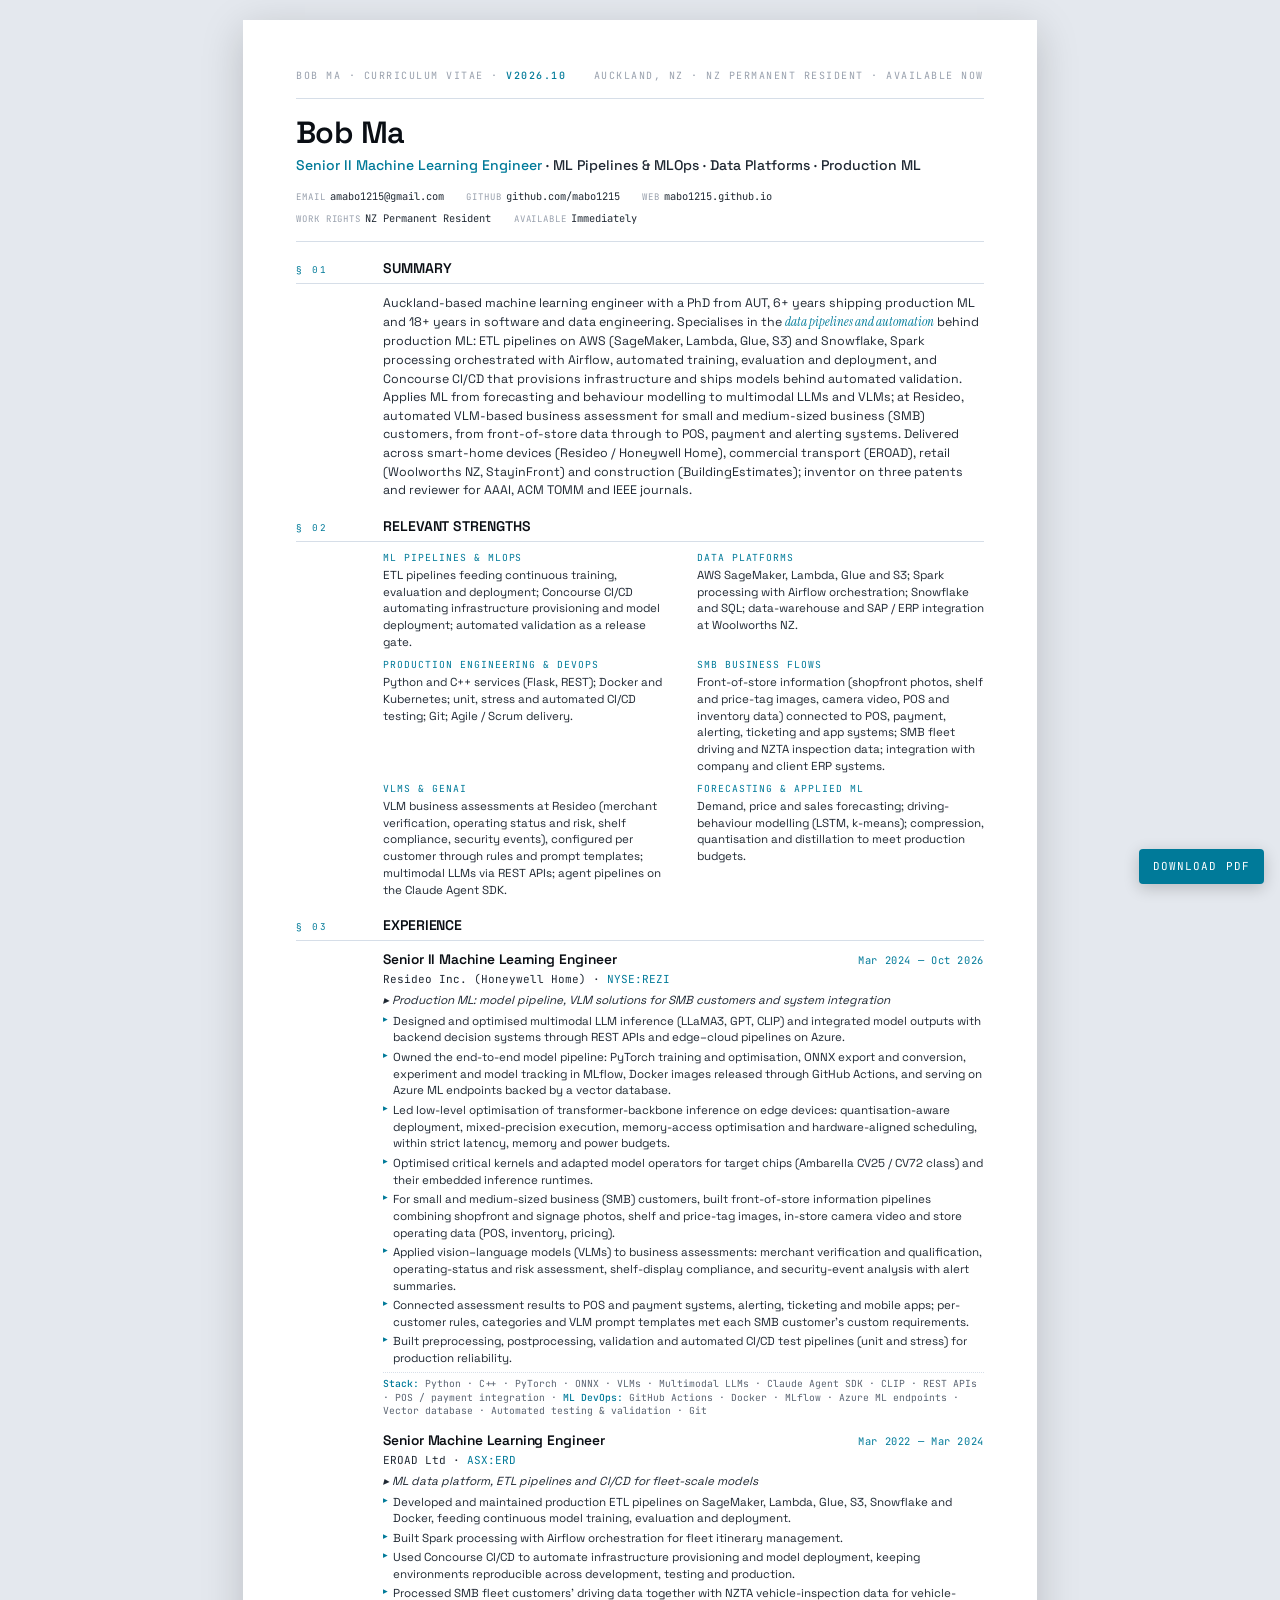
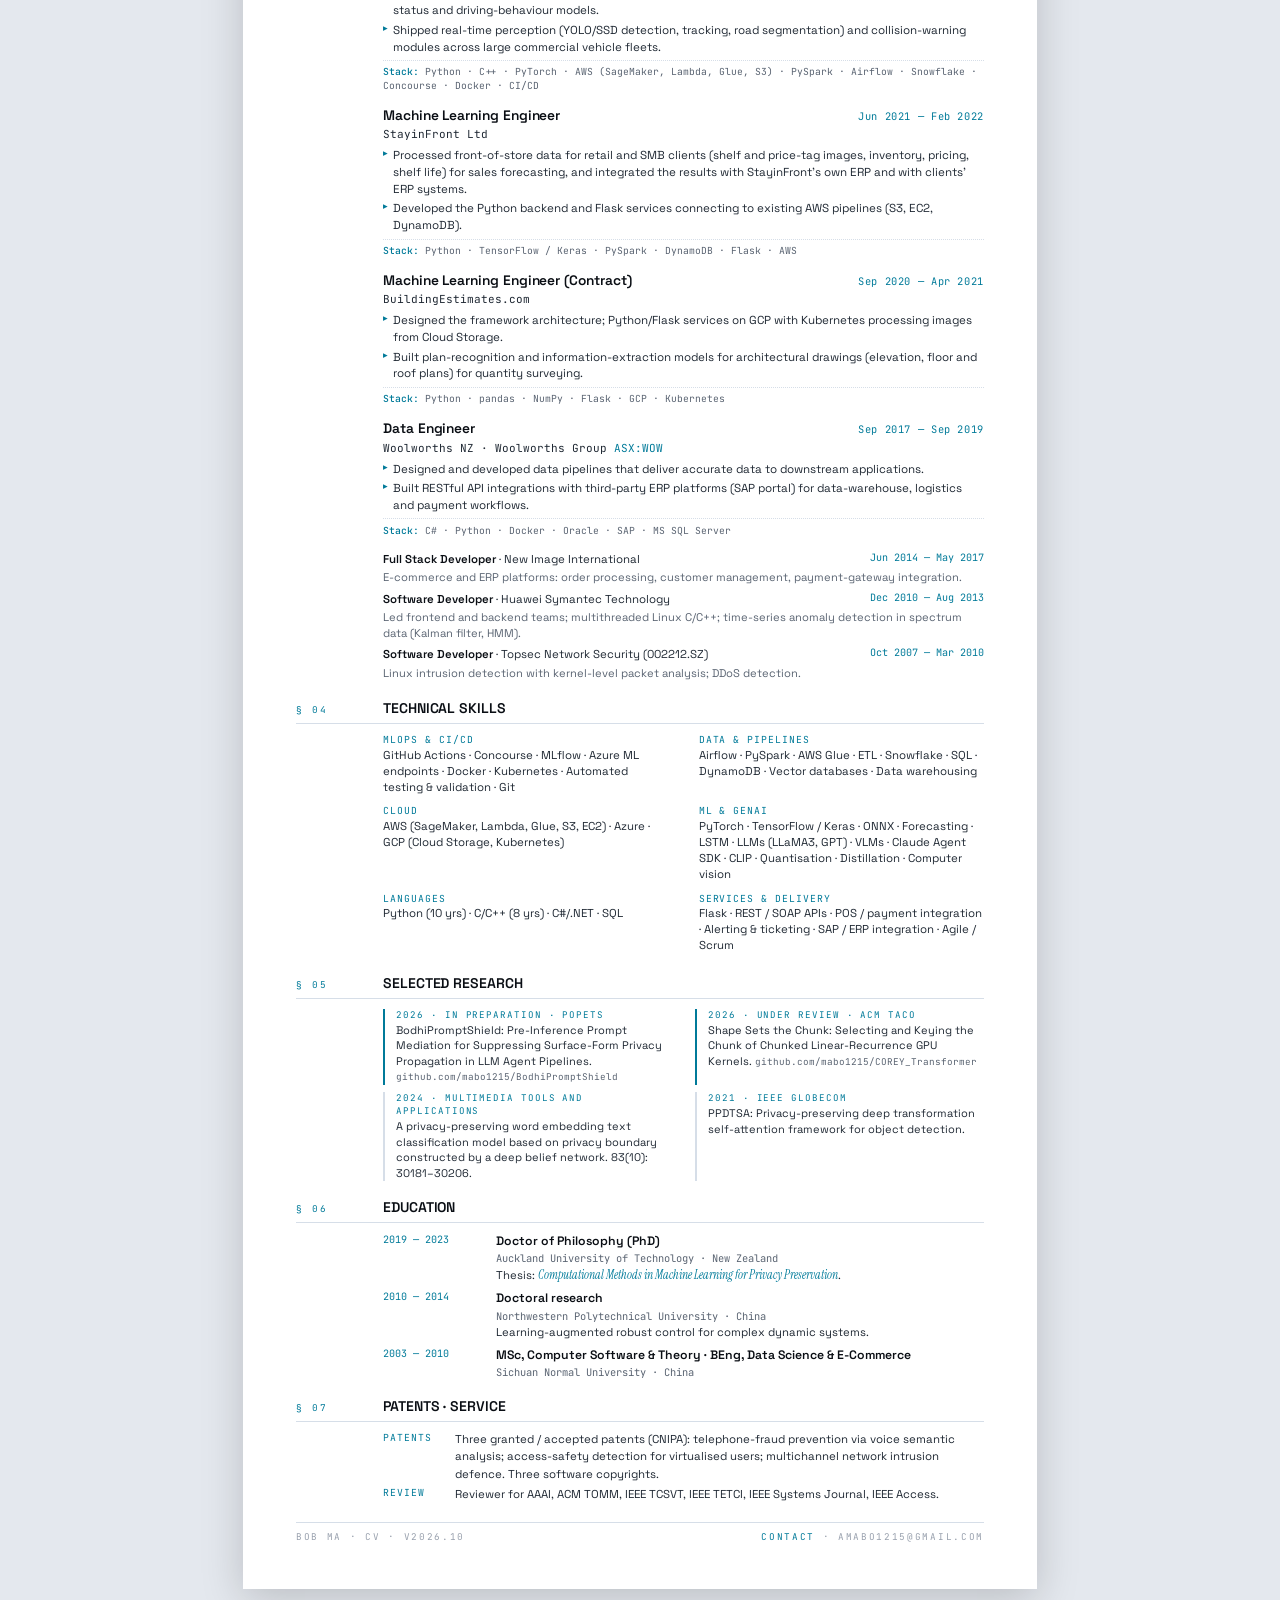
==== index.html @ bcf4f77e "Site CV: add Claude Agent SDK to the Resideo stack Co-Authored-By: Claude Opus 5.5 <noreply@anthropi" ====
<!doctype html>
<html lang="en">
<head>
<meta charset="utf-8">
<title>Bob Ma — CV (Senior ML Engineer · MLOps &amp; Pipelines)</title>
<meta name="viewport" content="width=device-width, initial-scale=1">
<link rel="stylesheet" href="cv.css">
</head>
<body>
<a class="dl" href="Bob_Ma_CV_2026.pdf" download>Download PDF</a>
<div class="sheet">

  <div class="topbar">
    <div>BOB MA · CURRICULUM VITAE · <span class="d">v2026.10</span></div>
    <div>AUCKLAND, NZ · NZ PERMANENT RESIDENT · AVAILABLE NOW</div>
  </div>

  <div class="header">
    <h1>Bob Ma</h1>
    <div class="titleline"><span class="c">Senior II Machine Learning Engineer</span> · ML Pipelines &amp; MLOps · Data Platforms · Production ML</div>
    <div class="meta">
      <div><span class="k">Email</span>amabo1215@gmail.com</div>
      <div><span class="k">GitHub</span><a href="https://github.com/mabo1215">github.com/mabo1215</a></div>
      <div><span class="k">Web</span><a href="https://mabo1215.github.io/">mabo1215.github.io</a></div>
      <div><span class="k">Work rights</span>NZ Permanent Resident</div>
      <div><span class="k">Available</span>Immediately</div>
    </div>
  </div>

  <section>
    <div class="sec-ttl"><div class="n">§ 01</div><h2>Summary</h2></div>
    <div class="body">
      <p class="summary">Auckland-based machine learning engineer with a PhD from AUT, 6+ years shipping production ML and 18+ years in software and data engineering. Specialises in the <em>data pipelines and automation</em> behind production ML: ETL pipelines on AWS (SageMaker, Lambda, Glue, S3) and Snowflake, Spark processing orchestrated with Airflow, automated training, evaluation and deployment, and Concourse CI/CD that provisions infrastructure and ships models behind automated validation. Applies ML from forecasting and behaviour modelling to multimodal LLMs and VLMs; at Resideo, automated VLM-based business assessment for small and medium-sized business (SMB) customers, from front-of-store data through to POS, payment and alerting systems. Delivered across smart-home devices (Resideo / Honeywell Home), commercial transport (EROAD), retail (Woolworths NZ, StayinFront) and construction (BuildingEstimates); inventor on three patents and reviewer for AAAI, ACM TOMM and IEEE journals.</p>
    </div>
  </section>
  <section>
    <div class="sec-ttl"><div class="n">§ 02</div><h2>Relevant Strengths</h2></div>
    <div class="body fit">
      <div><div class="k">ML pipelines &amp; MLOps</div><div class="v">ETL pipelines feeding continuous training, evaluation and deployment; Concourse CI/CD automating infrastructure provisioning and model deployment; automated validation as a release gate.</div></div>
      <div><div class="k">Data platforms</div><div class="v">AWS SageMaker, Lambda, Glue and S3; Spark processing with Airflow orchestration; Snowflake and SQL; data-warehouse and SAP / ERP integration at Woolworths NZ.</div></div>
      <div><div class="k">Production engineering &amp; DevOps</div><div class="v">Python and C++ services (Flask, REST); Docker and Kubernetes; unit, stress and automated CI/CD testing; Git; Agile / Scrum delivery.</div></div>
      <div><div class="k">SMB business flows</div><div class="v">Front-of-store information (shopfront photos, shelf and price-tag images, camera video, POS and inventory data) connected to POS, payment, alerting, ticketing and app systems; SMB fleet driving and NZTA inspection data; integration with company and client ERP systems.</div></div>
      <div><div class="k">VLMs &amp; GenAI</div><div class="v">VLM business assessments at Resideo (merchant verification, operating status and risk, shelf compliance, security events), configured per customer through rules and prompt templates; multimodal LLMs via REST APIs; agent pipelines on the Claude Agent SDK.</div></div>
      <div><div class="k">Forecasting &amp; applied ML</div><div class="v">Demand, price and sales forecasting; driving-behaviour modelling (LSTM, k-means); compression, quantisation and distillation to meet production budgets.</div></div>
    </div>
  </section>
  <section>
    <div class="sec-ttl"><div class="n">§ 03</div><h2>Experience</h2></div>
    <div class="body">
      <div class="job">
        <div class="hdr"><div class="ttl">Senior II Machine Learning Engineer</div><div class="per">Mar 2024 — Oct 2026</div></div>
        <div class="org">Resideo Inc. (Honeywell Home) · <span class="tk">NYSE:REZI</span></div>
        <div class="key">▸ Production ML: model pipeline, VLM solutions for SMB customers and system integration</div>
        <ul>
          <li>Designed and optimised multimodal LLM inference (LLaMA3, GPT, CLIP) and integrated model outputs with backend decision systems through REST APIs and edge–cloud pipelines on Azure.</li>
          <li>Owned the end-to-end model pipeline: PyTorch training and optimisation, ONNX export and conversion, experiment and model tracking in MLflow, Docker images released through GitHub Actions, and serving on Azure ML endpoints backed by a vector database.</li>
          <li>Led low-level optimisation of transformer-backbone inference on edge devices: quantisation-aware deployment, mixed-precision execution, memory-access optimisation and hardware-aligned scheduling, within strict latency, memory and power budgets.</li>
          <li>Optimised critical kernels and adapted model operators for target chips (Ambarella CV25 / CV72 class) and their embedded inference runtimes.</li>
          <li>For small and medium-sized business (SMB) customers, built front-of-store information pipelines combining shopfront and signage photos, shelf and price-tag images, in-store camera video and store operating data (POS, inventory, pricing).</li>
          <li>Applied vision–language models (VLMs) to business assessments: merchant verification and qualification, operating-status and risk assessment, shelf-display compliance, and security-event analysis with alert summaries.</li>
          <li>Connected assessment results to POS and payment systems, alerting, ticketing and mobile apps; per-customer rules, categories and VLM prompt templates met each SMB customer's custom requirements.</li>
          <li>Built preprocessing, postprocessing, validation and automated CI/CD test pipelines (unit and stress) for production reliability.</li>
        </ul>
        <div class="stack"><b>Stack:</b> Python · C++ · PyTorch · ONNX · VLMs · Multimodal LLMs · Claude Agent SDK · CLIP · REST APIs · POS / payment integration · <b>ML DevOps:</b> GitHub Actions · Docker · MLflow · Azure ML endpoints · Vector database · Automated testing &amp; validation · Git</div>
      </div>
      <div class="job">
        <div class="hdr"><div class="ttl">Senior Machine Learning Engineer</div><div class="per">Mar 2022 — Mar 2024</div></div>
        <div class="org">EROAD Ltd · <span class="tk">ASX:ERD</span></div>
        <div class="key">▸ ML data platform, ETL pipelines and CI/CD for fleet-scale models</div>
        <ul>
          <li>Developed and maintained production ETL pipelines on SageMaker, Lambda, Glue, S3, Snowflake and Docker, feeding continuous model training, evaluation and deployment.</li>
          <li>Built Spark processing with Airflow orchestration for fleet itinerary management.</li>
          <li>Used Concourse CI/CD to automate infrastructure provisioning and model deployment, keeping environments reproducible across development, testing and production.</li>
          <li>Processed SMB fleet customers' driving data together with NZTA vehicle-inspection data for vehicle-status and driving-behaviour models.</li>
          <li>Shipped real-time perception (YOLO/SSD detection, tracking, road segmentation) and collision-warning modules across large commercial vehicle fleets.</li>
        </ul>
        <div class="stack"><b>Stack:</b> Python · C++ · PyTorch · AWS (SageMaker, Lambda, Glue, S3) · PySpark · Airflow · Snowflake · Concourse · Docker · CI/CD</div>
      </div>
      <div class="job">
        <div class="hdr"><div class="ttl">Machine Learning Engineer</div><div class="per">Jun 2021 — Feb 2022</div></div>
        <div class="org">StayinFront Ltd</div>
        <ul>
          <li>Processed front-of-store data for retail and SMB clients (shelf and price-tag images, inventory, pricing, shelf life) for sales forecasting, and integrated the results with StayinFront's own ERP and with clients' ERP systems.</li>
          <li>Developed the Python backend and Flask services connecting to existing AWS pipelines (S3, EC2, DynamoDB).</li>
        </ul>
        <div class="stack"><b>Stack:</b> Python · TensorFlow / Keras · PySpark · DynamoDB · Flask · AWS</div>
      </div>
      <div class="job">
        <div class="hdr"><div class="ttl">Machine Learning Engineer (Contract)</div><div class="per">Sep 2020 — Apr 2021</div></div>
        <div class="org">BuildingEstimates.com</div>
        <ul>
          <li>Designed the framework architecture; Python/Flask services on GCP with Kubernetes processing images from Cloud Storage.</li>
          <li>Built plan-recognition and information-extraction models for architectural drawings (elevation, floor and roof plans) for quantity surveying.</li>
        </ul>
        <div class="stack"><b>Stack:</b> Python · pandas · NumPy · Flask · GCP · Kubernetes</div>
      </div>
      <div class="job">
        <div class="hdr"><div class="ttl">Data Engineer</div><div class="per">Sep 2017 — Sep 2019</div></div>
        <div class="org">Woolworths NZ · Woolworths Group <span class="tk">ASX:WOW</span></div>
        <ul>
          <li>Designed and developed data pipelines that deliver accurate data to downstream applications.</li>
          <li>Built RESTful API integrations with third-party ERP platforms (SAP portal) for data-warehouse, logistics and payment workflows.</li>
        </ul>
        <div class="stack"><b>Stack:</b> C# · Python · Docker · Oracle · SAP · MS SQL Server</div>
      </div>
      <div class="early">
        <div class="row"><div><b>Full Stack Developer</b> · New Image International</div><div class="per">Jun 2014 — May 2017</div>
          <div class="d">E-commerce and ERP platforms: order processing, customer management, payment-gateway integration.</div></div>
        <div class="row"><div><b>Software Developer</b> · Huawei Symantec Technology</div><div class="per">Dec 2010 — Aug 2013</div>
          <div class="d">Led frontend and backend teams; multithreaded Linux C/C++; time-series anomaly detection in spectrum data (Kalman filter, HMM).</div></div>
        <div class="row"><div><b>Software Developer</b> · Topsec Network Security (002212.SZ)</div><div class="per">Oct 2007 — Mar 2010</div>
          <div class="d">Linux intrusion detection with kernel-level packet analysis; DDoS detection.</div></div>
      </div>
    </div>
  </section>
  <section>
    <div class="sec-ttl"><div class="n">§ 04</div><h2>Technical Skills</h2></div>
    <div class="body skill">
      <div><div class="k">MLOps &amp; CI/CD</div><div class="v">GitHub Actions · Concourse · MLflow · Azure ML endpoints · Docker · Kubernetes · Automated testing &amp; validation · Git</div></div>
      <div><div class="k">Data &amp; pipelines</div><div class="v">Airflow · PySpark · AWS Glue · ETL · Snowflake · SQL · DynamoDB · Vector databases · Data warehousing</div></div>
      <div><div class="k">Cloud</div><div class="v">AWS (SageMaker, Lambda, Glue, S3, EC2) · Azure · GCP (Cloud Storage, Kubernetes)</div></div>
      <div><div class="k">ML &amp; GenAI</div><div class="v">PyTorch · TensorFlow / Keras · ONNX · Forecasting · LSTM · LLMs (LLaMA3, GPT) · VLMs · Claude Agent SDK · CLIP · Quantisation · Distillation · Computer vision</div></div>
      <div><div class="k">Languages</div><div class="v">Python (10 yrs) · C/C++ (8 yrs) · C#/.NET · SQL</div></div>
      <div><div class="k">Services &amp; delivery</div><div class="v">Flask · REST / SOAP APIs · POS / payment integration · Alerting &amp; ticketing · SAP / ERP integration · Agile / Scrum</div></div>
    </div>
  </section>
  <section>
    <div class="sec-ttl"><div class="n">§ 05</div><h2>Selected Research</h2></div>
    <div class="body pubs">
      <div class="pub hl"><span class="yr">2026 · In preparation · PoPETs</span>BodhiPromptShield: Pre-Inference Prompt Mediation for Suppressing Surface-Form Privacy Propagation in LLM Agent Pipelines. <span class="src">github.com/mabo1215/BodhiPromptShield</span></div>
      <div class="pub hl"><span class="yr">2026 · Under review · ACM TACO</span>Shape Sets the Chunk: Selecting and Keying the Chunk of Chunked Linear-Recurrence GPU Kernels. <span class="src">github.com/mabo1215/COREY_Transformer</span></div>
      <div class="pub"><span class="yr">2024 · Multimedia Tools and Applications</span>A privacy-preserving word embedding text classification model based on privacy boundary constructed by a deep belief network. 83(10): 30181–30206.</div>
      <div class="pub"><span class="yr">2021 · IEEE GLOBECOM</span>PPDTSA: Privacy-preserving deep transformation self-attention framework for object detection.</div>
    </div>
  </section>
  <section>
    <div class="sec-ttl"><div class="n">§ 06</div><h2>Education</h2></div>
    <div class="body edu">
      <div class="row"><div class="per">2019 — 2023</div><div>
        <div class="deg">Doctor of Philosophy (PhD)</div>
        <div class="sch">Auckland University of Technology · New Zealand</div>
        <div class="top">Thesis: <em>Computational Methods in Machine Learning for Privacy Preservation</em>.</div>
      </div></div>
      <div class="row"><div class="per">2010 — 2014</div><div>
        <div class="deg">Doctoral research</div>
        <div class="sch">Northwestern Polytechnical University · China</div>
        <div class="top">Learning-augmented robust control for complex dynamic systems.</div>
      </div></div>
      <div class="row"><div class="per">2003 — 2010</div><div>
        <div class="deg">MSc, Computer Software &amp; Theory · BEng, Data Science &amp; E-Commerce</div>
        <div class="sch">Sichuan Normal University · China</div>
      </div></div>
    </div>
  </section>
  <section>
    <div class="sec-ttl"><div class="n">§ 07</div><h2>Patents · Service</h2></div>
    <div class="body pat">
      <div class="row"><div class="k">PATENTS</div><div>Three granted / accepted patents (CNIPA): telephone-fraud prevention via voice semantic analysis; access-safety detection for virtualised users; multichannel network intrusion defence. Three software copyrights.</div></div>
      <div class="row"><div class="k">REVIEW</div><div>Reviewer for AAAI, ACM TOMM, IEEE TCSVT, IEEE TETCI, IEEE Systems Journal, IEEE Access.</div></div>
    </div>
  </section>

  <div class="footline">
    <div>BOB MA · CV · v2026.10</div>
    <div><span class="c">CONTACT</span> · AMABO1215@GMAIL.COM </div>
  </div>

</div>
</body>
</html>
---- cv.css ----
/* Shared styles for the tailored CVs. Derived from ../../resume-print.html (copied from ../au-2026-10),
   reworked to paginate cleanly across multiple A4 pages. */
/* Static font files (Google Fonts, OFL) so PDFs embed TrueType outlines rather than Type 3 glyphs. */
@font-face{ font-family:'Instrument Serif'; font-style:italic; font-weight:400; src:url('fonts/InstrumentSerif-400-italic.woff') format('woff'); }
@font-face{ font-family:'Instrument Serif'; font-style:normal; font-weight:400; src:url('fonts/InstrumentSerif-400.woff') format('woff'); }
@font-face{ font-family:'JetBrains Mono'; font-style:normal; font-weight:400; src:url('fonts/JetBrainsMono-400.woff') format('woff'); }
@font-face{ font-family:'JetBrains Mono'; font-style:normal; font-weight:500; src:url('fonts/JetBrainsMono-500.woff') format('woff'); }
@font-face{ font-family:'Space Grotesk'; font-style:normal; font-weight:400; src:url('fonts/SpaceGrotesk-400.woff') format('woff'); }
@font-face{ font-family:'Space Grotesk'; font-style:normal; font-weight:500; src:url('fonts/SpaceGrotesk-500.woff') format('woff'); }
@font-face{ font-family:'Space Grotesk'; font-style:normal; font-weight:600; src:url('fonts/SpaceGrotesk-600.woff') format('woff'); }

:root{
  --ink: #0A0E14;
  --ink-2: #1F2833;
  --ink-dim: #5A6472;
  --ink-faint: #98A0AD;
  --line: #D6DEE8;
  --line-2: #B6C2D1;
  --cyan: #007A99;
  --paper: #FFFFFF;
  --display: "Space Grotesk", ui-sans-serif, system-ui, sans-serif;
  --mono: "JetBrains Mono", ui-monospace, SFMono-Regular, Menlo, monospace;
  --serif: "Instrument Serif", "Times New Roman", serif;
}
*{ box-sizing: border-box; }
html,body{ margin:0; padding:0; background:#E4E8EE; color:var(--ink); font-family:var(--display); font-size:10pt; line-height:1.4; }

.sheet{
  width: 210mm; min-height: 297mm;
  background: var(--paper);
  margin: 20px auto;
  padding: 13mm 14mm 12mm;
  box-shadow: 0 10px 40px rgba(0,0,0,0.18);
}

.topbar{
  display:flex; justify-content:space-between;
  font-family: var(--mono); font-size: 7.5pt; color: var(--ink-faint);
  letter-spacing: 0.15em; text-transform: uppercase;
  padding-bottom: 4mm; border-bottom: 1px solid var(--line);
  margin-bottom: 5mm;
}
.topbar .d{ color: var(--cyan); font-weight: 500; }

/* Header */
.header{ padding-bottom: 4mm; border-bottom: 1px solid var(--line); }
.header h1{ margin: 0 0 1mm; font-weight:600; font-size: 23pt; letter-spacing: -0.02em; line-height: 1; }
.header .h1-zh{ font-family: var(--serif); font-style: italic; color: var(--cyan); font-weight:400; font-size: 17pt; }
.header .titleline{ margin-top: 2mm; font-size: 10.5pt; color: var(--ink-2); font-weight: 500; }
.header .titleline .c{ color: var(--cyan); }
.header .meta{
  margin-top: 3.5mm;
  display: flex; gap: 2mm 6mm; flex-wrap: wrap;
  font-family: var(--mono); font-size: 7.8pt; color: var(--ink-2);
}
.header .meta .k{ color: var(--ink-faint); margin-right: 4px; letter-spacing: 0.1em; text-transform: uppercase; font-size: 6.8pt; }
.header .meta a{ color: inherit; text-decoration: none; }

/* Section */
section{ margin-top: 4.5mm; }
.sec-ttl{
  display:grid; grid-template-columns: 20mm 1fr;
  align-items: baseline; gap: 3mm;
  padding-bottom: 1.2mm;
  border-bottom: 1px solid var(--line);
  margin-bottom: 2.5mm;
  break-after: avoid;
}
.sec-ttl .n{ font-family: var(--mono); font-size: 7pt; color: var(--cyan); letter-spacing: 0.2em; }
.sec-ttl h2{ margin:0; font-weight: 600; font-size: 10.5pt; letter-spacing: -0.005em; text-transform: uppercase; }

.body{ padding-left: 23mm; }
.summary{ margin:0; font-size: 9.3pt; line-height: 1.5; color: var(--ink-2); }
.summary em{ font-family: var(--serif); font-style: italic; color: var(--cyan); font-size: 10pt; }

/* Fit highlights: requirement → evidence */
.fit{ display:grid; grid-template-columns: 1fr 1fr; gap: 2mm 7mm; }
.fit > div{ break-inside: avoid; }
.fit .k{ font-family: var(--mono); font-size: 7.3pt; color: var(--cyan); letter-spacing: 0.1em; text-transform: uppercase; margin-bottom: 0.5mm; }
.fit .v{ font-size: 8.7pt; color: var(--ink-2); line-height: 1.45; }

/* Experience */
.job{ margin-bottom: 3.5mm; }
.job .hdr, .job .org, .job .key{ break-after: avoid; }
.job li, .job .stack{ break-inside: avoid; }
.job .hdr{ display:flex; justify-content: space-between; align-items: baseline; gap: 4mm; margin-bottom: 0.6mm; }
.job .ttl{ font-size: 10.3pt; font-weight: 600; letter-spacing:-0.005em; }
.job .per{ font-family: var(--mono); font-size: 7.8pt; color: var(--cyan); white-space:nowrap; letter-spacing: 0.06em; }
.job .org{ font-family: var(--mono); font-size: 8.3pt; color: var(--ink-2); margin-bottom: 1.2mm; }
.job .org .tk{ color: var(--cyan); }
.job .key{ font-size: 8.8pt; color: var(--ink-2); font-style: italic; margin-bottom: 1.2mm; }
.job ul{ list-style: none; padding: 0; margin: 0 0 1.2mm; }
.job li{ font-size: 8.7pt; line-height: 1.45; color: var(--ink-2); padding-left: 10px; position: relative; margin-bottom: 0.7mm; }
.job li::before{ content: "▸"; position: absolute; left: 0; top: 0; color: var(--cyan); font-size: 7pt; }
.job .stack{ font-family: var(--mono); font-size: 7.3pt; color: var(--ink-dim); border-top: 1px dotted var(--line); padding-top: 1.2mm; }
.job .stack b{ color: var(--cyan); font-weight: 500; }

.early .row{ display:grid; grid-template-columns: 1fr auto; gap: 1mm 4mm; font-size: 8.6pt; color: var(--ink-2); margin-bottom: 1.2mm; break-inside: avoid; }
.early .row b{ color: var(--ink); font-weight: 600; }
.early .row .per{ font-family: var(--mono); font-size: 7.6pt; color: var(--cyan); white-space: nowrap; }
.early .row .d{ grid-column: 1 / -1; color: var(--ink-dim); font-size: 8.4pt; }

/* Skills */
.skill{ display:grid; grid-template-columns: repeat(2, 1fr); gap: 1.5mm 8mm; }
.skill > div{ break-inside: avoid; }
.skill .k{ font-family: var(--mono); font-size: 7.3pt; color: var(--cyan); letter-spacing: 0.1em; text-transform: uppercase; }
.skill .v{ font-size: 8.6pt; color: var(--ink-2); margin-bottom: 1mm; }

/* Education */
.edu .row{ display:grid; grid-template-columns: 26mm 1fr; gap: 4mm; margin-bottom: 1.6mm; font-size: 8.7pt; break-inside:avoid; }
.edu .row .per{ font-family: var(--mono); color: var(--cyan); font-size: 7.6pt; }
.edu .row .deg{ font-weight: 600; font-size: 9.2pt; }
.edu .row .sch{ font-family: var(--mono); font-size: 7.8pt; color: var(--ink-dim); margin-top: 0.3mm; }
.edu .row .top{ font-size: 8.5pt; color: var(--ink-2); margin-top: 0.4mm; }
.edu .row em{ font-family: var(--serif); font-style: italic; color: var(--cyan); font-size: 9.3pt; }

/* Publications */
.pubs{ display:grid; grid-template-columns: 1fr 1fr; gap: 2mm 6mm; }
.pub{ font-size: 8.3pt; line-height: 1.4; color: var(--ink-2); padding-left: 3mm; border-left: 2px solid var(--line); break-inside: avoid; }
.pub.hl{ border-left-color: var(--cyan); }
.pub .yr{ font-family: var(--mono); font-size: 6.9pt; color: var(--cyan); letter-spacing: 0.1em; display:block; margin-bottom: 0.3mm; text-transform: uppercase; }
.pub .src{ font-family: var(--mono); font-size: 7pt; color: var(--ink-dim); }

/* Numbered publication list (postdoc CV) */
.publist .grp{ font-family: var(--mono); font-size: 7.4pt; color: var(--cyan); letter-spacing: 0.04em; margin: 2.2mm 0 1mm; break-after: avoid; }
.publist .grp:first-child{ margin-top: 0; }
.publist ol{ margin: 0; padding-left: 6mm; }
.publist li{ font-size: 8.3pt; line-height: 1.5; color: var(--ink-2); margin-bottom: 0.9mm; break-inside: avoid; }
.publist li::marker{ font-family: var(--mono); font-size: 7.3pt; color: var(--ink-faint); }
.publist .au{ display: inline-block; font-family: var(--mono); font-size: 6.8pt; color: var(--paper); background: var(--cyan); border-radius: 2px; padding: 0 3px; margin-right: 4px; line-height: 1.5; }
.publist .ven{ font-weight: 600; color: var(--ink); }
.publist .src{ font-family: var(--mono); font-size: 7pt; color: var(--ink-dim); }
.publist .note{ margin: 0; font-size: 8.3pt; line-height: 1.5; color: var(--ink-2); }

/* Patents / service */
.pat{ font-size: 8.6pt; color: var(--ink-2); line-height: 1.5; }
.pat .row{ display:grid; grid-template-columns: 16mm 1fr; gap: 3mm; margin-bottom: 0.8mm; break-inside: avoid; }
.pat .row .k{ font-family: var(--mono); color: var(--cyan); font-size: 7.3pt; letter-spacing: 0.1em; }

.footline{
  margin-top: 5mm; padding-top: 2mm;
  border-top: 1px solid var(--line);
  font-family: var(--mono); font-size: 7pt;
  color: var(--ink-faint); letter-spacing: 0.18em; text-transform: uppercase;
  display:flex; justify-content:space-between;
}
.footline .c{ color: var(--cyan); }

/* Chinese CV (zh.html): Latin text keeps the same fonts, CJK falls back to Microsoft YaHei.
   No italics or wide tracking on CJK, which has neither. */
:root:lang(zh){
  --display: "Space Grotesk", "Microsoft YaHei", "PingFang SC", "Noto Sans SC", sans-serif;
  --mono: "JetBrains Mono", "Microsoft YaHei", "PingFang SC", "Noto Sans SC", monospace;
}
:lang(zh) .summary, :lang(zh) .job li, :lang(zh) .fit .v{ line-height: 1.6; }
:lang(zh) .job .key{ font-style: normal; }
:lang(zh) .summary em{ font-family: var(--display); font-style: normal; font-size: inherit; font-weight: 600; }
:lang(zh) .sec-ttl h2{ letter-spacing: 0.08em; }
:lang(zh) .fit .k, :lang(zh) .skill .k, :lang(zh) .pat .row .k, :lang(zh) .header .meta .k{ letter-spacing: 0.04em; }

@media print{
  @page{ size: A4; margin: 11mm 0 10mm; }
  html,body{ background:#fff; }
  .sheet{ margin:0; box-shadow:none; width:210mm; min-height:auto; padding: 0 14mm; }
}

/* Website copy (publish_site.sh): download button, and a single-column layout on phones. Screen only, so the PDFs are unchanged. */
.dl{ position: fixed; right: 16px; bottom: 16px; z-index: 10; font-family: var(--mono); font-size: 11px; letter-spacing: 0.1em; text-transform: uppercase;
     background: var(--cyan); color: #fff; text-decoration: none; padding: 10px 14px; border-radius: 4px; box-shadow: 0 4px 16px rgba(0,0,0,0.2); }
@media print{ .dl{ display: none; } }
@media screen and (max-width: 840px){
  .sheet{ width: auto; min-height: 0; margin: 0; padding: 20px 16px 64px; box-shadow: none; }
  .topbar, .footline{ flex-direction: column; gap: 4px; }
  .sec-ttl{ grid-template-columns: auto 1fr; }
  .body{ padding-left: 0; }
  .fit, .skill, .pubs{ grid-template-columns: 1fr; }
  .job .hdr{ flex-wrap: wrap; gap: 0 4mm; }
  .edu .row, .pat .row, .early .row{ grid-template-columns: 1fr; gap: 0.5mm; }
}
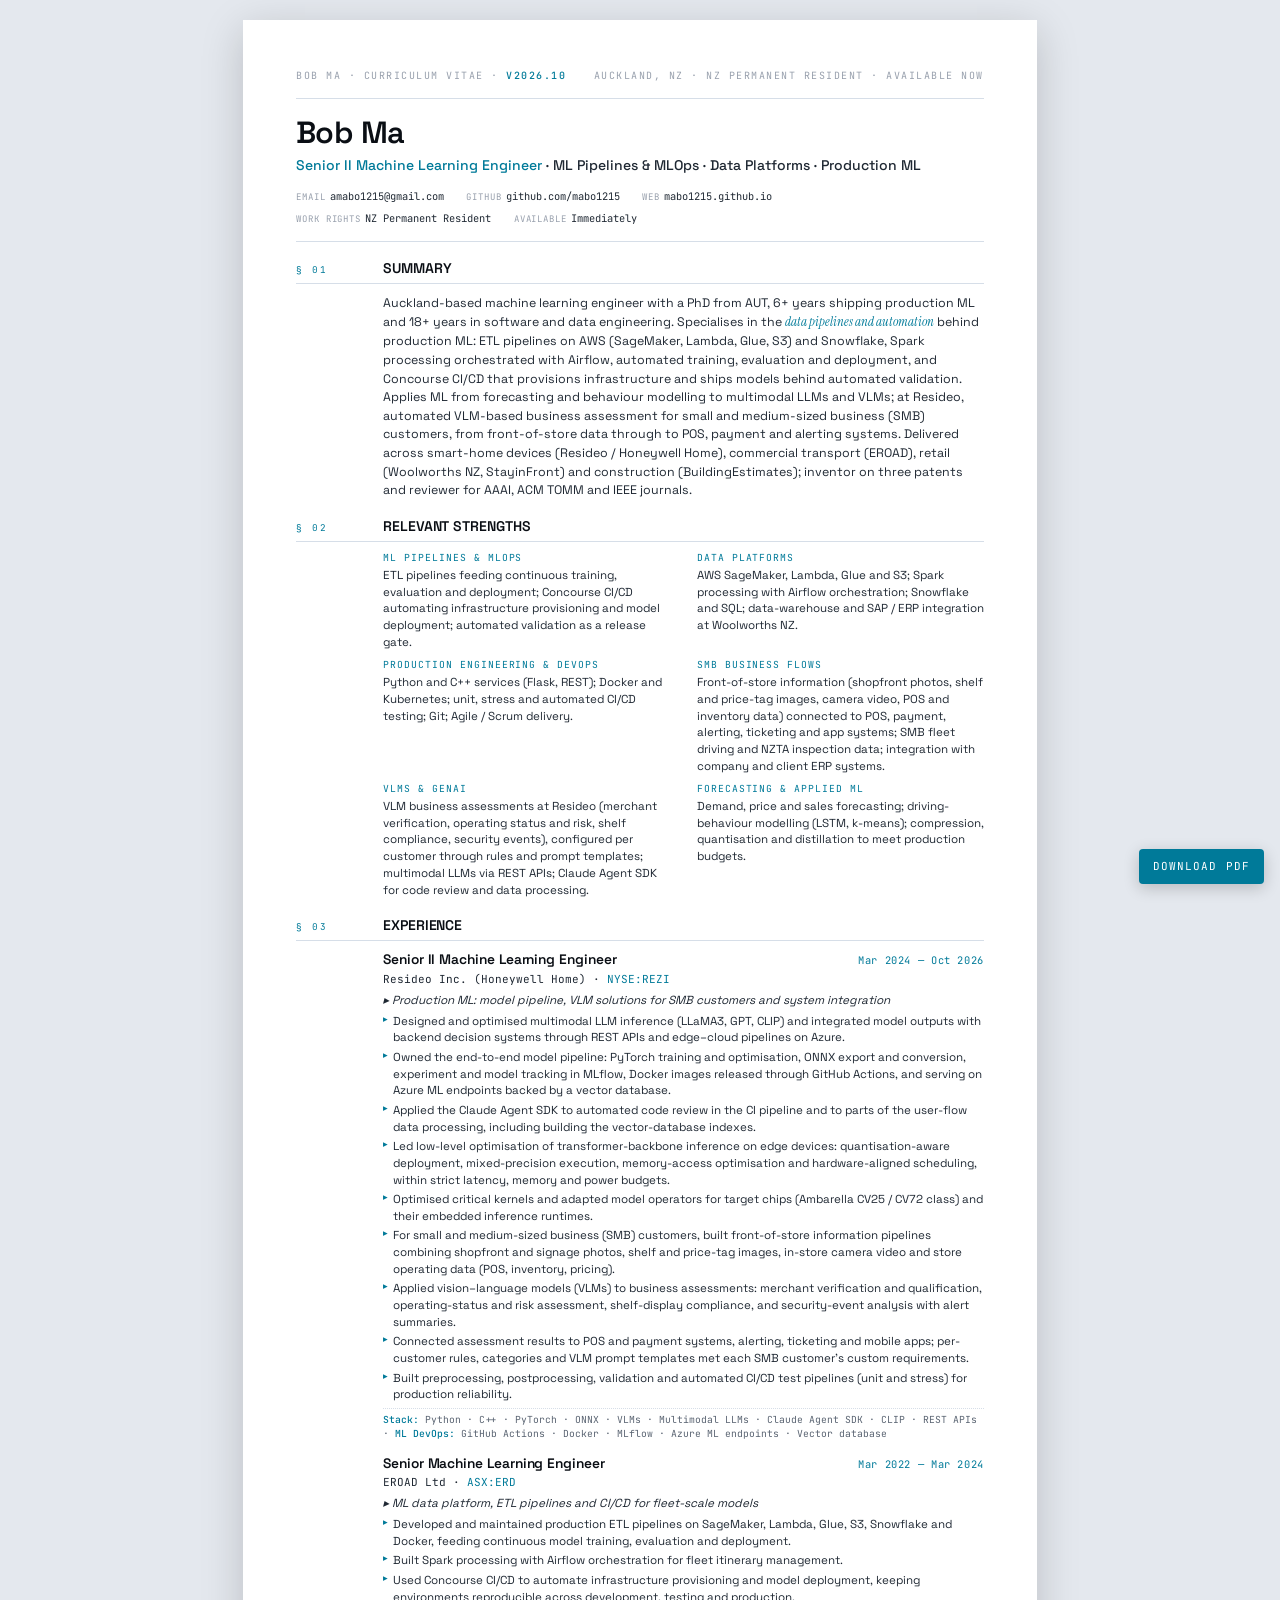
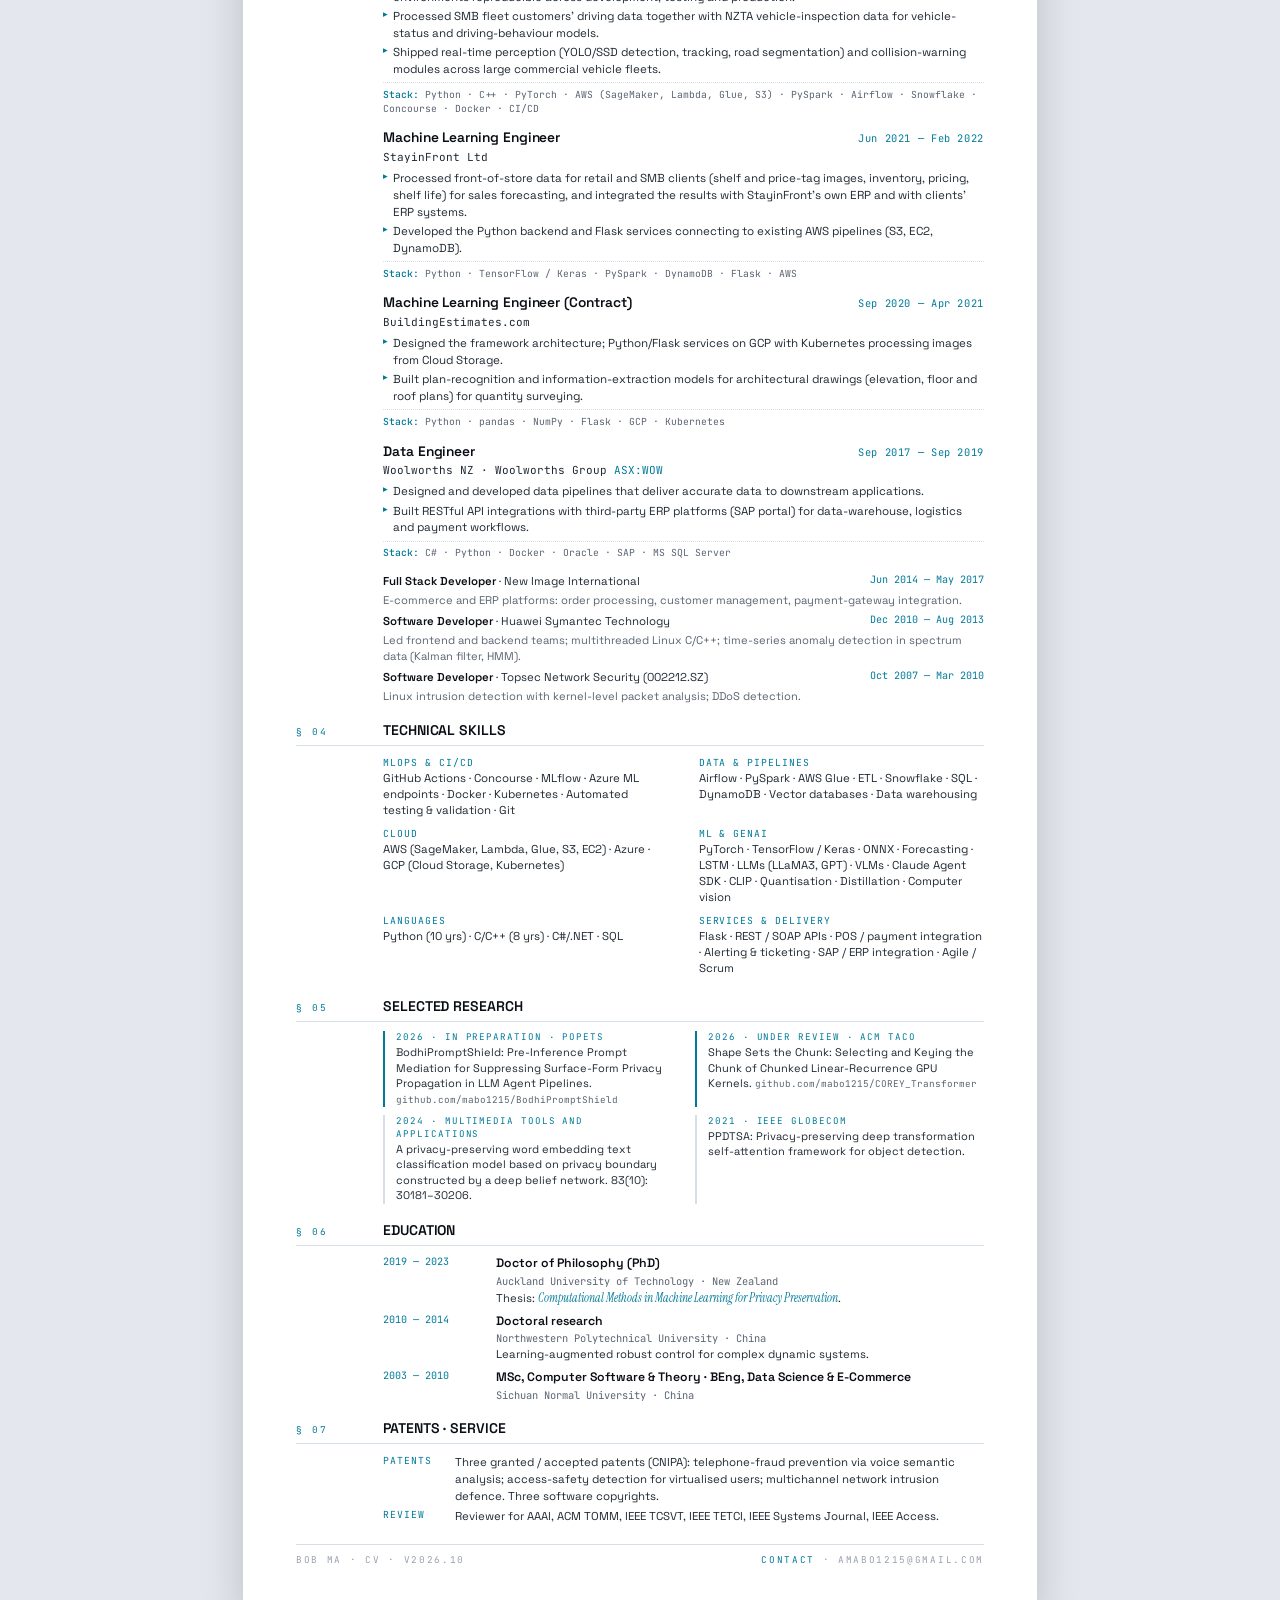
==== commit 576a5077: "Site CV: Claude Agent SDK for code review and data indexing at Resideo Co-Authored-By: Claude Opus 5" ====
--- a/index.html
+++ b/index.html
@@ -40,7 +40,7 @@
       <div><div class="k">Data platforms</div><div class="v">AWS SageMaker, Lambda, Glue and S3; Spark processing with Airflow orchestration; Snowflake and SQL; data-warehouse and SAP / ERP integration at Woolworths NZ.</div></div>
       <div><div class="k">Production engineering &amp; DevOps</div><div class="v">Python and C++ services (Flask, REST); Docker and Kubernetes; unit, stress and automated CI/CD testing; Git; Agile / Scrum delivery.</div></div>
       <div><div class="k">SMB business flows</div><div class="v">Front-of-store information (shopfront photos, shelf and price-tag images, camera video, POS and inventory data) connected to POS, payment, alerting, ticketing and app systems; SMB fleet driving and NZTA inspection data; integration with company and client ERP systems.</div></div>
-      <div><div class="k">VLMs &amp; GenAI</div><div class="v">VLM business assessments at Resideo (merchant verification, operating status and risk, shelf compliance, security events), configured per customer through rules and prompt templates; multimodal LLMs via REST APIs; agent pipelines on the Claude Agent SDK.</div></div>
+      <div><div class="k">VLMs &amp; GenAI</div><div class="v">VLM business assessments at Resideo (merchant verification, operating status and risk, shelf compliance, security events), configured per customer through rules and prompt templates; multimodal LLMs via REST APIs; Claude Agent SDK for code review and data processing.</div></div>
       <div><div class="k">Forecasting &amp; applied ML</div><div class="v">Demand, price and sales forecasting; driving-behaviour modelling (LSTM, k-means); compression, quantisation and distillation to meet production budgets.</div></div>
     </div>
   </section>
@@ -54,6 +54,7 @@
         <ul>
           <li>Designed and optimised multimodal LLM inference (LLaMA3, GPT, CLIP) and integrated model outputs with backend decision systems through REST APIs and edge–cloud pipelines on Azure.</li>
           <li>Owned the end-to-end model pipeline: PyTorch training and optimisation, ONNX export and conversion, experiment and model tracking in MLflow, Docker images released through GitHub Actions, and serving on Azure ML endpoints backed by a vector database.</li>
+          <li>Applied the Claude Agent SDK to automated code review in the CI pipeline and to parts of the user-flow data processing, including building the vector-database indexes.</li>
           <li>Led low-level optimisation of transformer-backbone inference on edge devices: quantisation-aware deployment, mixed-precision execution, memory-access optimisation and hardware-aligned scheduling, within strict latency, memory and power budgets.</li>
           <li>Optimised critical kernels and adapted model operators for target chips (Ambarella CV25 / CV72 class) and their embedded inference runtimes.</li>
           <li>For small and medium-sized business (SMB) customers, built front-of-store information pipelines combining shopfront and signage photos, shelf and price-tag images, in-store camera video and store operating data (POS, inventory, pricing).</li>
@@ -61,7 +62,7 @@
           <li>Connected assessment results to POS and payment systems, alerting, ticketing and mobile apps; per-customer rules, categories and VLM prompt templates met each SMB customer's custom requirements.</li>
           <li>Built preprocessing, postprocessing, validation and automated CI/CD test pipelines (unit and stress) for production reliability.</li>
         </ul>
-        <div class="stack"><b>Stack:</b> Python · C++ · PyTorch · ONNX · VLMs · Multimodal LLMs · Claude Agent SDK · CLIP · REST APIs · POS / payment integration · <b>ML DevOps:</b> GitHub Actions · Docker · MLflow · Azure ML endpoints · Vector database · Automated testing &amp; validation · Git</div>
+        <div class="stack"><b>Stack:</b> Python · C++ · PyTorch · ONNX · VLMs · Multimodal LLMs · Claude Agent SDK · CLIP · REST APIs · <b>ML DevOps:</b> GitHub Actions · Docker · MLflow · Azure ML endpoints · Vector database</div>
       </div>
       <div class="job">
         <div class="hdr"><div class="ttl">Senior Machine Learning Engineer</div><div class="per">Mar 2022 — Mar 2024</div></div>
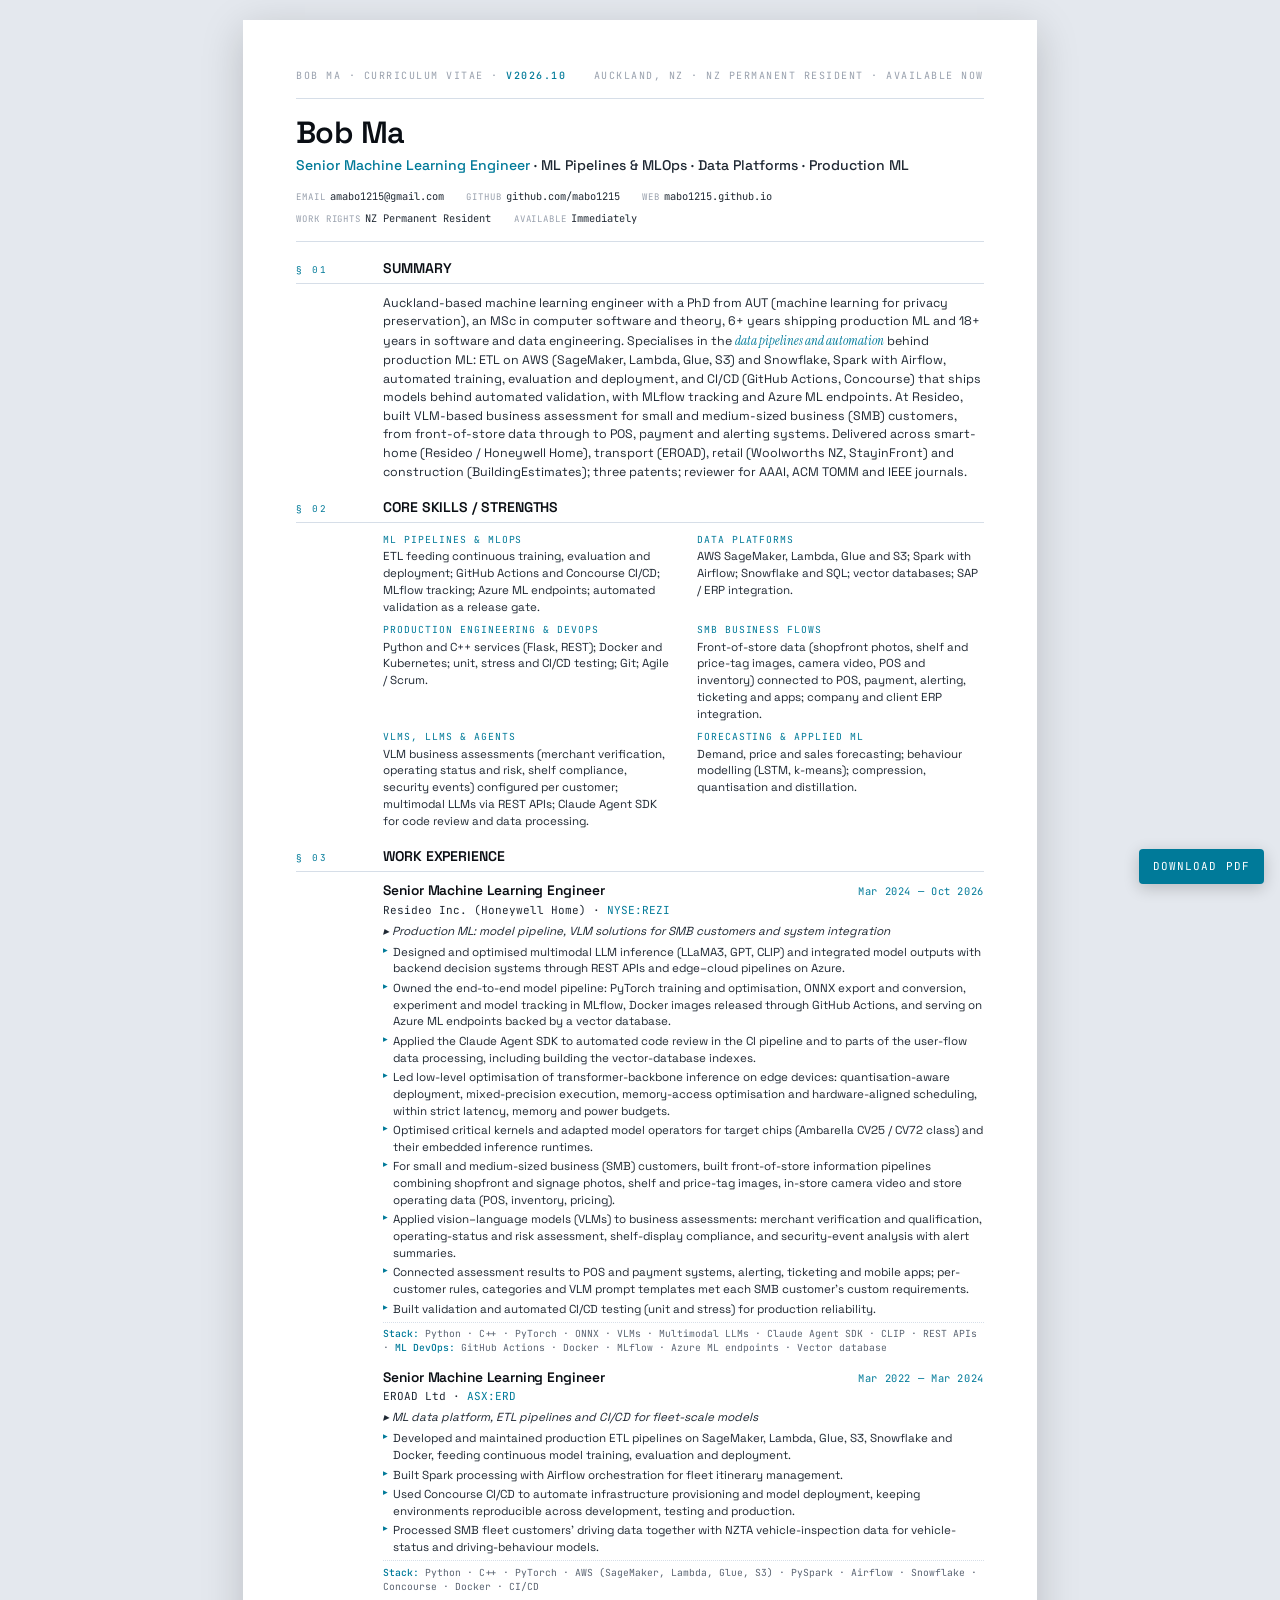
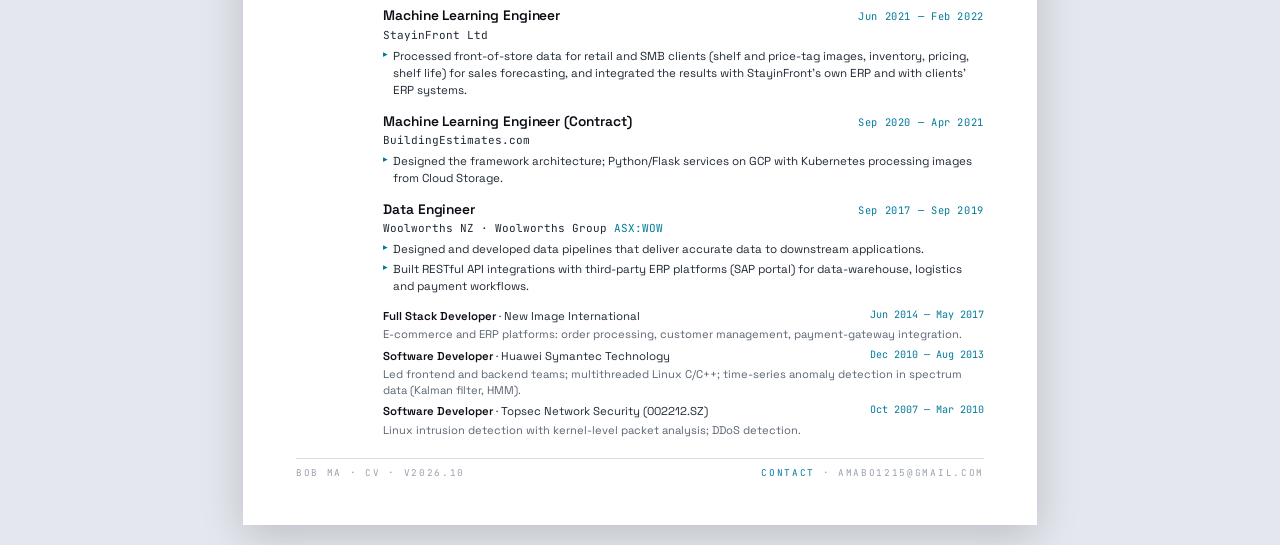
==== commit 55ea2ef7: "Site CV: two pages, Summary / Core Skills / Work Experience only Drops the research, education, skil" ====
--- a/index.html
+++ b/index.html
@@ -17,7 +17,7 @@
 
   <div class="header">
     <h1>Bob Ma</h1>
-    <div class="titleline"><span class="c">Senior II Machine Learning Engineer</span> · ML Pipelines &amp; MLOps · Data Platforms · Production ML</div>
+    <div class="titleline"><span class="c">Senior Machine Learning Engineer</span> · ML Pipelines &amp; MLOps · Data Platforms · Production ML</div>
     <div class="meta">
       <div><span class="k">Email</span>amabo1215@gmail.com</div>
       <div><span class="k">GitHub</span><a href="https://github.com/mabo1215">github.com/mabo1215</a></div>
@@ -30,25 +30,25 @@
   <section>
     <div class="sec-ttl"><div class="n">§ 01</div><h2>Summary</h2></div>
     <div class="body">
-      <p class="summary">Auckland-based machine learning engineer with a PhD from AUT, 6+ years shipping production ML and 18+ years in software and data engineering. Specialises in the <em>data pipelines and automation</em> behind production ML: ETL pipelines on AWS (SageMaker, Lambda, Glue, S3) and Snowflake, Spark processing orchestrated with Airflow, automated training, evaluation and deployment, and Concourse CI/CD that provisions infrastructure and ships models behind automated validation. Applies ML from forecasting and behaviour modelling to multimodal LLMs and VLMs; at Resideo, automated VLM-based business assessment for small and medium-sized business (SMB) customers, from front-of-store data through to POS, payment and alerting systems. Delivered across smart-home devices (Resideo / Honeywell Home), commercial transport (EROAD), retail (Woolworths NZ, StayinFront) and construction (BuildingEstimates); inventor on three patents and reviewer for AAAI, ACM TOMM and IEEE journals.</p>
+      <p class="summary">Auckland-based machine learning engineer with a PhD from AUT (machine learning for privacy preservation), an MSc in computer software and theory, 6+ years shipping production ML and 18+ years in software and data engineering. Specialises in the <em>data pipelines and automation</em> behind production ML: ETL on AWS (SageMaker, Lambda, Glue, S3) and Snowflake, Spark with Airflow, automated training, evaluation and deployment, and CI/CD (GitHub Actions, Concourse) that ships models behind automated validation, with MLflow tracking and Azure ML endpoints. At Resideo, built VLM-based business assessment for small and medium-sized business (SMB) customers, from front-of-store data through to POS, payment and alerting systems. Delivered across smart-home (Resideo / Honeywell Home), transport (EROAD), retail (Woolworths NZ, StayinFront) and construction (BuildingEstimates); three patents; reviewer for AAAI, ACM TOMM and IEEE journals.</p>
     </div>
   </section>
   <section>
-    <div class="sec-ttl"><div class="n">§ 02</div><h2>Relevant Strengths</h2></div>
+    <div class="sec-ttl"><div class="n">§ 02</div><h2>Core Skills / Strengths</h2></div>
     <div class="body fit">
-      <div><div class="k">ML pipelines &amp; MLOps</div><div class="v">ETL pipelines feeding continuous training, evaluation and deployment; Concourse CI/CD automating infrastructure provisioning and model deployment; automated validation as a release gate.</div></div>
-      <div><div class="k">Data platforms</div><div class="v">AWS SageMaker, Lambda, Glue and S3; Spark processing with Airflow orchestration; Snowflake and SQL; data-warehouse and SAP / ERP integration at Woolworths NZ.</div></div>
-      <div><div class="k">Production engineering &amp; DevOps</div><div class="v">Python and C++ services (Flask, REST); Docker and Kubernetes; unit, stress and automated CI/CD testing; Git; Agile / Scrum delivery.</div></div>
-      <div><div class="k">SMB business flows</div><div class="v">Front-of-store information (shopfront photos, shelf and price-tag images, camera video, POS and inventory data) connected to POS, payment, alerting, ticketing and app systems; SMB fleet driving and NZTA inspection data; integration with company and client ERP systems.</div></div>
-      <div><div class="k">VLMs &amp; GenAI</div><div class="v">VLM business assessments at Resideo (merchant verification, operating status and risk, shelf compliance, security events), configured per customer through rules and prompt templates; multimodal LLMs via REST APIs; Claude Agent SDK for code review and data processing.</div></div>
-      <div><div class="k">Forecasting &amp; applied ML</div><div class="v">Demand, price and sales forecasting; driving-behaviour modelling (LSTM, k-means); compression, quantisation and distillation to meet production budgets.</div></div>
+      <div><div class="k">ML pipelines &amp; MLOps</div><div class="v">ETL feeding continuous training, evaluation and deployment; GitHub Actions and Concourse CI/CD; MLflow tracking; Azure ML endpoints; automated validation as a release gate.</div></div>
+      <div><div class="k">Data platforms</div><div class="v">AWS SageMaker, Lambda, Glue and S3; Spark with Airflow; Snowflake and SQL; vector databases; SAP / ERP integration.</div></div>
+      <div><div class="k">Production engineering &amp; DevOps</div><div class="v">Python and C++ services (Flask, REST); Docker and Kubernetes; unit, stress and CI/CD testing; Git; Agile / Scrum.</div></div>
+      <div><div class="k">SMB business flows</div><div class="v">Front-of-store data (shopfront photos, shelf and price-tag images, camera video, POS and inventory) connected to POS, payment, alerting, ticketing and apps; company and client ERP integration.</div></div>
+      <div><div class="k">VLMs, LLMs &amp; agents</div><div class="v">VLM business assessments (merchant verification, operating status and risk, shelf compliance, security events) configured per customer; multimodal LLMs via REST APIs; Claude Agent SDK for code review and data processing.</div></div>
+      <div><div class="k">Forecasting &amp; applied ML</div><div class="v">Demand, price and sales forecasting; behaviour modelling (LSTM, k-means); compression, quantisation and distillation.</div></div>
     </div>
   </section>
   <section>
-    <div class="sec-ttl"><div class="n">§ 03</div><h2>Experience</h2></div>
+    <div class="sec-ttl"><div class="n">§ 03</div><h2>Work Experience</h2></div>
     <div class="body">
       <div class="job">
-        <div class="hdr"><div class="ttl">Senior II Machine Learning Engineer</div><div class="per">Mar 2024 — Oct 2026</div></div>
+        <div class="hdr"><div class="ttl">Senior Machine Learning Engineer</div><div class="per">Mar 2024 — Oct 2026</div></div>
         <div class="org">Resideo Inc. (Honeywell Home) · <span class="tk">NYSE:REZI</span></div>
         <div class="key">▸ Production ML: model pipeline, VLM solutions for SMB customers and system integration</div>
         <ul>
@@ -60,7 +60,7 @@
           <li>For small and medium-sized business (SMB) customers, built front-of-store information pipelines combining shopfront and signage photos, shelf and price-tag images, in-store camera video and store operating data (POS, inventory, pricing).</li>
           <li>Applied vision–language models (VLMs) to business assessments: merchant verification and qualification, operating-status and risk assessment, shelf-display compliance, and security-event analysis with alert summaries.</li>
           <li>Connected assessment results to POS and payment systems, alerting, ticketing and mobile apps; per-customer rules, categories and VLM prompt templates met each SMB customer's custom requirements.</li>
-          <li>Built preprocessing, postprocessing, validation and automated CI/CD test pipelines (unit and stress) for production reliability.</li>
+          <li>Built validation and automated CI/CD testing (unit and stress) for production reliability.</li>
         </ul>
         <div class="stack"><b>Stack:</b> Python · C++ · PyTorch · ONNX · VLMs · Multimodal LLMs · Claude Agent SDK · CLIP · REST APIs · <b>ML DevOps:</b> GitHub Actions · Docker · MLflow · Azure ML endpoints · Vector database</div>
       </div>
@@ -73,7 +73,6 @@
           <li>Built Spark processing with Airflow orchestration for fleet itinerary management.</li>
           <li>Used Concourse CI/CD to automate infrastructure provisioning and model deployment, keeping environments reproducible across development, testing and production.</li>
           <li>Processed SMB fleet customers' driving data together with NZTA vehicle-inspection data for vehicle-status and driving-behaviour models.</li>
-          <li>Shipped real-time perception (YOLO/SSD detection, tracking, road segmentation) and collision-warning modules across large commercial vehicle fleets.</li>
         </ul>
         <div class="stack"><b>Stack:</b> Python · C++ · PyTorch · AWS (SageMaker, Lambda, Glue, S3) · PySpark · Airflow · Snowflake · Concourse · Docker · CI/CD</div>
       </div>
@@ -82,18 +81,14 @@
         <div class="org">StayinFront Ltd</div>
         <ul>
           <li>Processed front-of-store data for retail and SMB clients (shelf and price-tag images, inventory, pricing, shelf life) for sales forecasting, and integrated the results with StayinFront's own ERP and with clients' ERP systems.</li>
-          <li>Developed the Python backend and Flask services connecting to existing AWS pipelines (S3, EC2, DynamoDB).</li>
         </ul>
-        <div class="stack"><b>Stack:</b> Python · TensorFlow / Keras · PySpark · DynamoDB · Flask · AWS</div>
       </div>
       <div class="job">
         <div class="hdr"><div class="ttl">Machine Learning Engineer (Contract)</div><div class="per">Sep 2020 — Apr 2021</div></div>
         <div class="org">BuildingEstimates.com</div>
         <ul>
           <li>Designed the framework architecture; Python/Flask services on GCP with Kubernetes processing images from Cloud Storage.</li>
-          <li>Built plan-recognition and information-extraction models for architectural drawings (elevation, floor and roof plans) for quantity surveying.</li>
         </ul>
-        <div class="stack"><b>Stack:</b> Python · pandas · NumPy · Flask · GCP · Kubernetes</div>
       </div>
       <div class="job">
         <div class="hdr"><div class="ttl">Data Engineer</div><div class="per">Sep 2017 — Sep 2019</div></div>
@@ -102,7 +97,6 @@
           <li>Designed and developed data pipelines that deliver accurate data to downstream applications.</li>
           <li>Built RESTful API integrations with third-party ERP platforms (SAP portal) for data-warehouse, logistics and payment workflows.</li>
         </ul>
-        <div class="stack"><b>Stack:</b> C# · Python · Docker · Oracle · SAP · MS SQL Server</div>
       </div>
       <div class="early">
         <div class="row"><div><b>Full Stack Developer</b> · New Image International</div><div class="per">Jun 2014 — May 2017</div>
@@ -114,52 +108,6 @@
       </div>
     </div>
   </section>
-  <section>
-    <div class="sec-ttl"><div class="n">§ 04</div><h2>Technical Skills</h2></div>
-    <div class="body skill">
-      <div><div class="k">MLOps &amp; CI/CD</div><div class="v">GitHub Actions · Concourse · MLflow · Azure ML endpoints · Docker · Kubernetes · Automated testing &amp; validation · Git</div></div>
-      <div><div class="k">Data &amp; pipelines</div><div class="v">Airflow · PySpark · AWS Glue · ETL · Snowflake · SQL · DynamoDB · Vector databases · Data warehousing</div></div>
-      <div><div class="k">Cloud</div><div class="v">AWS (SageMaker, Lambda, Glue, S3, EC2) · Azure · GCP (Cloud Storage, Kubernetes)</div></div>
-      <div><div class="k">ML &amp; GenAI</div><div class="v">PyTorch · TensorFlow / Keras · ONNX · Forecasting · LSTM · LLMs (LLaMA3, GPT) · VLMs · Claude Agent SDK · CLIP · Quantisation · Distillation · Computer vision</div></div>
-      <div><div class="k">Languages</div><div class="v">Python (10 yrs) · C/C++ (8 yrs) · C#/.NET · SQL</div></div>
-      <div><div class="k">Services &amp; delivery</div><div class="v">Flask · REST / SOAP APIs · POS / payment integration · Alerting &amp; ticketing · SAP / ERP integration · Agile / Scrum</div></div>
-    </div>
-  </section>
-  <section>
-    <div class="sec-ttl"><div class="n">§ 05</div><h2>Selected Research</h2></div>
-    <div class="body pubs">
-      <div class="pub hl"><span class="yr">2026 · In preparation · PoPETs</span>BodhiPromptShield: Pre-Inference Prompt Mediation for Suppressing Surface-Form Privacy Propagation in LLM Agent Pipelines. <span class="src">github.com/mabo1215/BodhiPromptShield</span></div>
-      <div class="pub hl"><span class="yr">2026 · Under review · ACM TACO</span>Shape Sets the Chunk: Selecting and Keying the Chunk of Chunked Linear-Recurrence GPU Kernels. <span class="src">github.com/mabo1215/COREY_Transformer</span></div>
-      <div class="pub"><span class="yr">2024 · Multimedia Tools and Applications</span>A privacy-preserving word embedding text classification model based on privacy boundary constructed by a deep belief network. 83(10): 30181–30206.</div>
-      <div class="pub"><span class="yr">2021 · IEEE GLOBECOM</span>PPDTSA: Privacy-preserving deep transformation self-attention framework for object detection.</div>
-    </div>
-  </section>
-  <section>
-    <div class="sec-ttl"><div class="n">§ 06</div><h2>Education</h2></div>
-    <div class="body edu">
-      <div class="row"><div class="per">2019 — 2023</div><div>
-        <div class="deg">Doctor of Philosophy (PhD)</div>
-        <div class="sch">Auckland University of Technology · New Zealand</div>
-        <div class="top">Thesis: <em>Computational Methods in Machine Learning for Privacy Preservation</em>.</div>
-      </div></div>
-      <div class="row"><div class="per">2010 — 2014</div><div>
-        <div class="deg">Doctoral research</div>
-        <div class="sch">Northwestern Polytechnical University · China</div>
-        <div class="top">Learning-augmented robust control for complex dynamic systems.</div>
-      </div></div>
-      <div class="row"><div class="per">2003 — 2010</div><div>
-        <div class="deg">MSc, Computer Software &amp; Theory · BEng, Data Science &amp; E-Commerce</div>
-        <div class="sch">Sichuan Normal University · China</div>
-      </div></div>
-    </div>
-  </section>
-  <section>
-    <div class="sec-ttl"><div class="n">§ 07</div><h2>Patents · Service</h2></div>
-    <div class="body pat">
-      <div class="row"><div class="k">PATENTS</div><div>Three granted / accepted patents (CNIPA): telephone-fraud prevention via voice semantic analysis; access-safety detection for virtualised users; multichannel network intrusion defence. Three software copyrights.</div></div>
-      <div class="row"><div class="k">REVIEW</div><div>Reviewer for AAAI, ACM TOMM, IEEE TCSVT, IEEE TETCI, IEEE Systems Journal, IEEE Access.</div></div>
-    </div>
-  </section>
 
   <div class="footline">
     <div>BOB MA · CV · v2026.10</div>
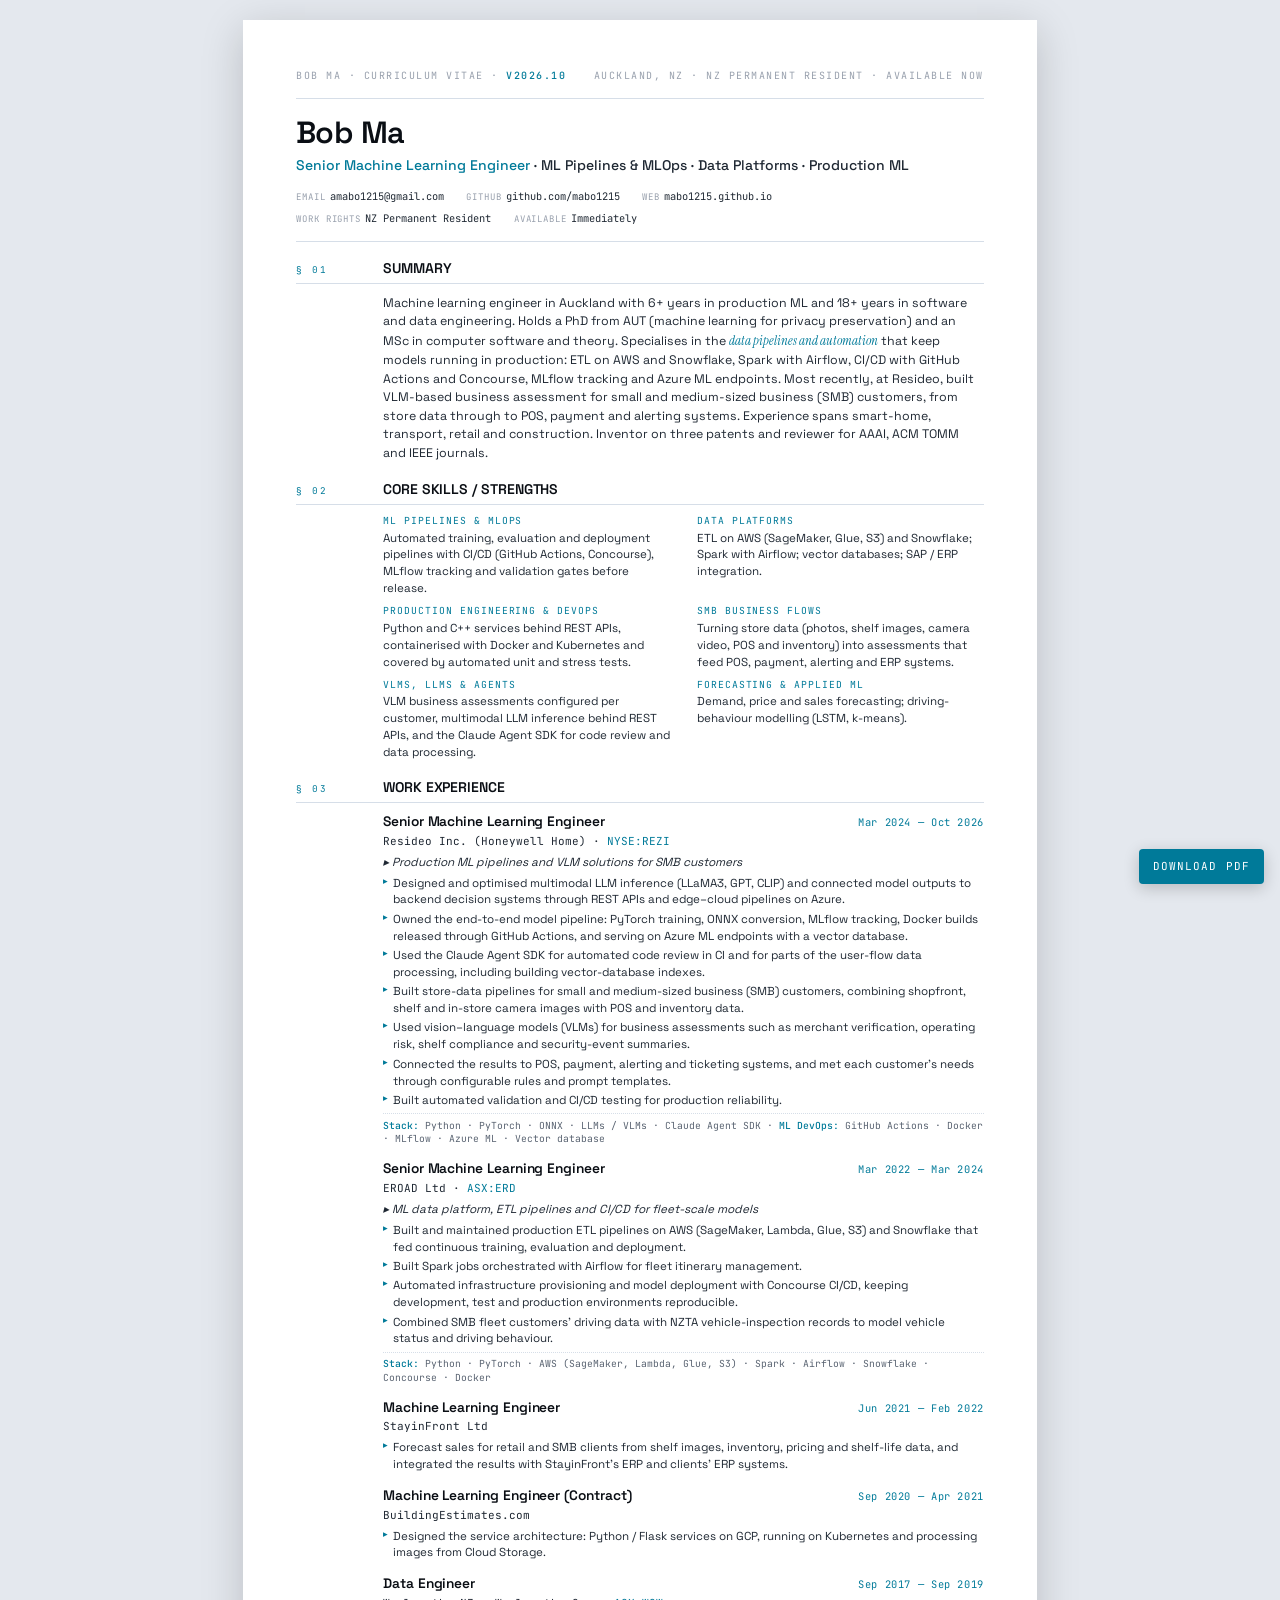
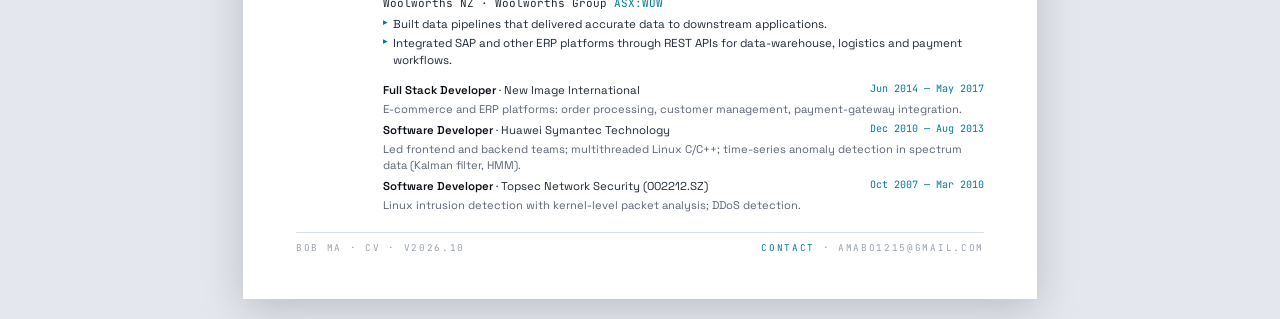
==== commit 8daf5378: "Site CV: tighten wording, drop low-level optimisation bullets Co-Authored-By: Claude Opus 5.5 <norep" ====
--- a/index.html
+++ b/index.html
@@ -30,18 +30,18 @@
   <section>
     <div class="sec-ttl"><div class="n">§ 01</div><h2>Summary</h2></div>
     <div class="body">
-      <p class="summary">Auckland-based machine learning engineer with a PhD from AUT (machine learning for privacy preservation), an MSc in computer software and theory, 6+ years shipping production ML and 18+ years in software and data engineering. Specialises in the <em>data pipelines and automation</em> behind production ML: ETL on AWS (SageMaker, Lambda, Glue, S3) and Snowflake, Spark with Airflow, automated training, evaluation and deployment, and CI/CD (GitHub Actions, Concourse) that ships models behind automated validation, with MLflow tracking and Azure ML endpoints. At Resideo, built VLM-based business assessment for small and medium-sized business (SMB) customers, from front-of-store data through to POS, payment and alerting systems. Delivered across smart-home (Resideo / Honeywell Home), transport (EROAD), retail (Woolworths NZ, StayinFront) and construction (BuildingEstimates); three patents; reviewer for AAAI, ACM TOMM and IEEE journals.</p>
+      <p class="summary">Machine learning engineer in Auckland with 6+ years in production ML and 18+ years in software and data engineering. Holds a PhD from AUT (machine learning for privacy preservation) and an MSc in computer software and theory. Specialises in the <em>data pipelines and automation</em> that keep models running in production: ETL on AWS and Snowflake, Spark with Airflow, CI/CD with GitHub Actions and Concourse, MLflow tracking and Azure ML endpoints. Most recently, at Resideo, built VLM-based business assessment for small and medium-sized business (SMB) customers, from store data through to POS, payment and alerting systems. Experience spans smart-home, transport, retail and construction. Inventor on three patents and reviewer for AAAI, ACM TOMM and IEEE journals.</p>
     </div>
   </section>
   <section>
     <div class="sec-ttl"><div class="n">§ 02</div><h2>Core Skills / Strengths</h2></div>
     <div class="body fit">
-      <div><div class="k">ML pipelines &amp; MLOps</div><div class="v">ETL feeding continuous training, evaluation and deployment; GitHub Actions and Concourse CI/CD; MLflow tracking; Azure ML endpoints; automated validation as a release gate.</div></div>
-      <div><div class="k">Data platforms</div><div class="v">AWS SageMaker, Lambda, Glue and S3; Spark with Airflow; Snowflake and SQL; vector databases; SAP / ERP integration.</div></div>
-      <div><div class="k">Production engineering &amp; DevOps</div><div class="v">Python and C++ services (Flask, REST); Docker and Kubernetes; unit, stress and CI/CD testing; Git; Agile / Scrum.</div></div>
-      <div><div class="k">SMB business flows</div><div class="v">Front-of-store data (shopfront photos, shelf and price-tag images, camera video, POS and inventory) connected to POS, payment, alerting, ticketing and apps; company and client ERP integration.</div></div>
-      <div><div class="k">VLMs, LLMs &amp; agents</div><div class="v">VLM business assessments (merchant verification, operating status and risk, shelf compliance, security events) configured per customer; multimodal LLMs via REST APIs; Claude Agent SDK for code review and data processing.</div></div>
-      <div><div class="k">Forecasting &amp; applied ML</div><div class="v">Demand, price and sales forecasting; behaviour modelling (LSTM, k-means); compression, quantisation and distillation.</div></div>
+      <div><div class="k">ML pipelines &amp; MLOps</div><div class="v">Automated training, evaluation and deployment pipelines with CI/CD (GitHub Actions, Concourse), MLflow tracking and validation gates before release.</div></div>
+      <div><div class="k">Data platforms</div><div class="v">ETL on AWS (SageMaker, Glue, S3) and Snowflake; Spark with Airflow; vector databases; SAP / ERP integration.</div></div>
+      <div><div class="k">Production engineering &amp; DevOps</div><div class="v">Python and C++ services behind REST APIs, containerised with Docker and Kubernetes and covered by automated unit and stress tests.</div></div>
+      <div><div class="k">SMB business flows</div><div class="v">Turning store data (photos, shelf images, camera video, POS and inventory) into assessments that feed POS, payment, alerting and ERP systems.</div></div>
+      <div><div class="k">VLMs, LLMs &amp; agents</div><div class="v">VLM business assessments configured per customer, multimodal LLM inference behind REST APIs, and the Claude Agent SDK for code review and data processing.</div></div>
+      <div><div class="k">Forecasting &amp; applied ML</div><div class="v">Demand, price and sales forecasting; driving-behaviour modelling (LSTM, k-means).</div></div>
     </div>
   </section>
   <section>
@@ -50,52 +50,50 @@
       <div class="job">
         <div class="hdr"><div class="ttl">Senior Machine Learning Engineer</div><div class="per">Mar 2024 — Oct 2026</div></div>
         <div class="org">Resideo Inc. (Honeywell Home) · <span class="tk">NYSE:REZI</span></div>
-        <div class="key">▸ Production ML: model pipeline, VLM solutions for SMB customers and system integration</div>
+        <div class="key">▸ Production ML pipelines and VLM solutions for SMB customers</div>
         <ul>
-          <li>Designed and optimised multimodal LLM inference (LLaMA3, GPT, CLIP) and integrated model outputs with backend decision systems through REST APIs and edge–cloud pipelines on Azure.</li>
-          <li>Owned the end-to-end model pipeline: PyTorch training and optimisation, ONNX export and conversion, experiment and model tracking in MLflow, Docker images released through GitHub Actions, and serving on Azure ML endpoints backed by a vector database.</li>
-          <li>Applied the Claude Agent SDK to automated code review in the CI pipeline and to parts of the user-flow data processing, including building the vector-database indexes.</li>
-          <li>Led low-level optimisation of transformer-backbone inference on edge devices: quantisation-aware deployment, mixed-precision execution, memory-access optimisation and hardware-aligned scheduling, within strict latency, memory and power budgets.</li>
-          <li>Optimised critical kernels and adapted model operators for target chips (Ambarella CV25 / CV72 class) and their embedded inference runtimes.</li>
-          <li>For small and medium-sized business (SMB) customers, built front-of-store information pipelines combining shopfront and signage photos, shelf and price-tag images, in-store camera video and store operating data (POS, inventory, pricing).</li>
-          <li>Applied vision–language models (VLMs) to business assessments: merchant verification and qualification, operating-status and risk assessment, shelf-display compliance, and security-event analysis with alert summaries.</li>
-          <li>Connected assessment results to POS and payment systems, alerting, ticketing and mobile apps; per-customer rules, categories and VLM prompt templates met each SMB customer's custom requirements.</li>
-          <li>Built validation and automated CI/CD testing (unit and stress) for production reliability.</li>
+          <li>Designed and optimised multimodal LLM inference (LLaMA3, GPT, CLIP) and connected model outputs to backend decision systems through REST APIs and edge–cloud pipelines on Azure.</li>
+          <li>Owned the end-to-end model pipeline: PyTorch training, ONNX conversion, MLflow tracking, Docker builds released through GitHub Actions, and serving on Azure ML endpoints with a vector database.</li>
+          <li>Used the Claude Agent SDK for automated code review in CI and for parts of the user-flow data processing, including building vector-database indexes.</li>
+          <li>Built store-data pipelines for small and medium-sized business (SMB) customers, combining shopfront, shelf and in-store camera images with POS and inventory data.</li>
+          <li>Used vision–language models (VLMs) for business assessments such as merchant verification, operating risk, shelf compliance and security-event summaries.</li>
+          <li>Connected the results to POS, payment, alerting and ticketing systems, and met each customer's needs through configurable rules and prompt templates.</li>
+          <li>Built automated validation and CI/CD testing for production reliability.</li>
         </ul>
-        <div class="stack"><b>Stack:</b> Python · C++ · PyTorch · ONNX · VLMs · Multimodal LLMs · Claude Agent SDK · CLIP · REST APIs · <b>ML DevOps:</b> GitHub Actions · Docker · MLflow · Azure ML endpoints · Vector database</div>
+        <div class="stack"><b>Stack:</b> Python · PyTorch · ONNX · LLMs / VLMs · Claude Agent SDK · <b>ML DevOps:</b> GitHub Actions · Docker · MLflow · Azure ML · Vector database</div>
       </div>
       <div class="job">
         <div class="hdr"><div class="ttl">Senior Machine Learning Engineer</div><div class="per">Mar 2022 — Mar 2024</div></div>
         <div class="org">EROAD Ltd · <span class="tk">ASX:ERD</span></div>
         <div class="key">▸ ML data platform, ETL pipelines and CI/CD for fleet-scale models</div>
         <ul>
-          <li>Developed and maintained production ETL pipelines on SageMaker, Lambda, Glue, S3, Snowflake and Docker, feeding continuous model training, evaluation and deployment.</li>
-          <li>Built Spark processing with Airflow orchestration for fleet itinerary management.</li>
-          <li>Used Concourse CI/CD to automate infrastructure provisioning and model deployment, keeping environments reproducible across development, testing and production.</li>
-          <li>Processed SMB fleet customers' driving data together with NZTA vehicle-inspection data for vehicle-status and driving-behaviour models.</li>
+          <li>Built and maintained production ETL pipelines on AWS (SageMaker, Lambda, Glue, S3) and Snowflake that fed continuous training, evaluation and deployment.</li>
+          <li>Built Spark jobs orchestrated with Airflow for fleet itinerary management.</li>
+          <li>Automated infrastructure provisioning and model deployment with Concourse CI/CD, keeping development, test and production environments reproducible.</li>
+          <li>Combined SMB fleet customers' driving data with NZTA vehicle-inspection records to model vehicle status and driving behaviour.</li>
         </ul>
-        <div class="stack"><b>Stack:</b> Python · C++ · PyTorch · AWS (SageMaker, Lambda, Glue, S3) · PySpark · Airflow · Snowflake · Concourse · Docker · CI/CD</div>
+        <div class="stack"><b>Stack:</b> Python · PyTorch · AWS (SageMaker, Lambda, Glue, S3) · Spark · Airflow · Snowflake · Concourse · Docker</div>
       </div>
       <div class="job">
         <div class="hdr"><div class="ttl">Machine Learning Engineer</div><div class="per">Jun 2021 — Feb 2022</div></div>
         <div class="org">StayinFront Ltd</div>
         <ul>
-          <li>Processed front-of-store data for retail and SMB clients (shelf and price-tag images, inventory, pricing, shelf life) for sales forecasting, and integrated the results with StayinFront's own ERP and with clients' ERP systems.</li>
+          <li>Forecast sales for retail and SMB clients from shelf images, inventory, pricing and shelf-life data, and integrated the results with StayinFront's ERP and clients' ERP systems.</li>
         </ul>
       </div>
       <div class="job">
         <div class="hdr"><div class="ttl">Machine Learning Engineer (Contract)</div><div class="per">Sep 2020 — Apr 2021</div></div>
         <div class="org">BuildingEstimates.com</div>
         <ul>
-          <li>Designed the framework architecture; Python/Flask services on GCP with Kubernetes processing images from Cloud Storage.</li>
+          <li>Designed the service architecture: Python / Flask services on GCP, running on Kubernetes and processing images from Cloud Storage.</li>
         </ul>
       </div>
       <div class="job">
         <div class="hdr"><div class="ttl">Data Engineer</div><div class="per">Sep 2017 — Sep 2019</div></div>
         <div class="org">Woolworths NZ · Woolworths Group <span class="tk">ASX:WOW</span></div>
         <ul>
-          <li>Designed and developed data pipelines that deliver accurate data to downstream applications.</li>
-          <li>Built RESTful API integrations with third-party ERP platforms (SAP portal) for data-warehouse, logistics and payment workflows.</li>
+          <li>Built data pipelines that delivered accurate data to downstream applications.</li>
+          <li>Integrated SAP and other ERP platforms through REST APIs for data-warehouse, logistics and payment workflows.</li>
         </ul>
       </div>
       <div class="early">
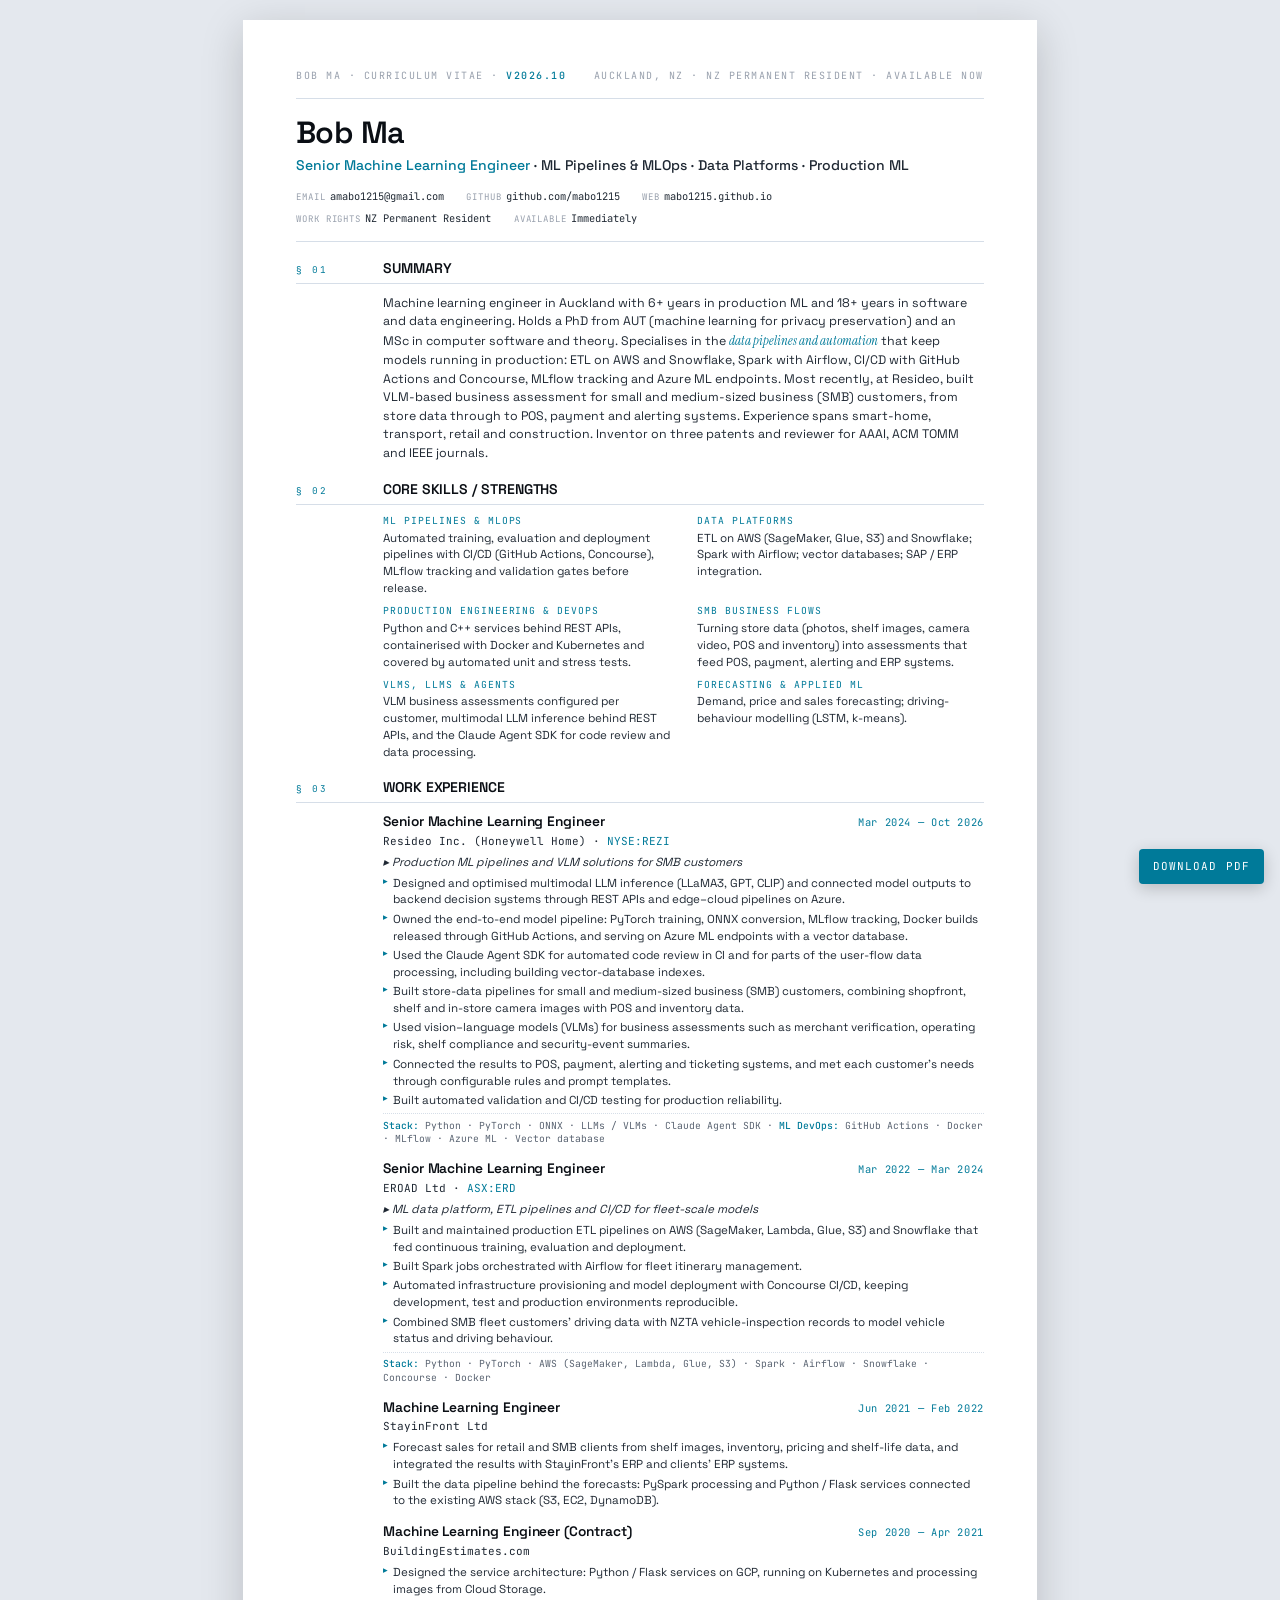
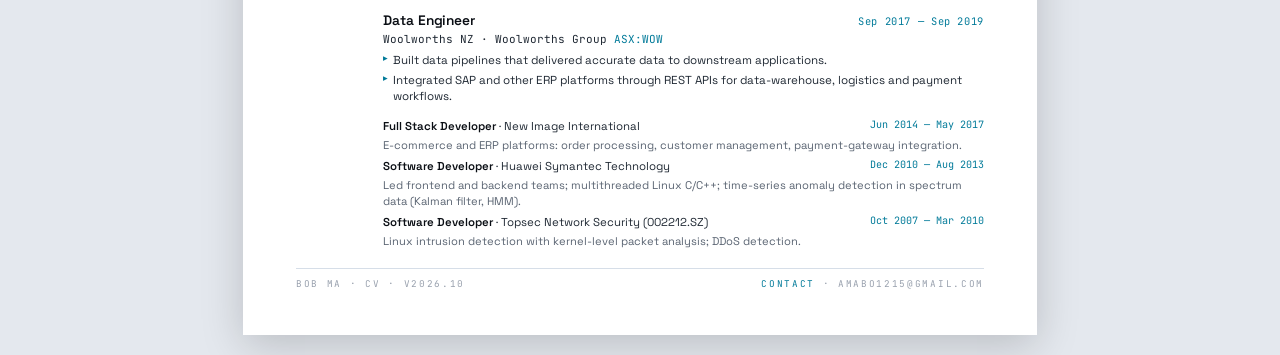
==== commit 35146fab: "Site CV: add StayinFront data pipeline Co-Authored-By: Claude Opus 5.5 <noreply@anthropic.com>" ====
--- a/index.html
+++ b/index.html
@@ -79,6 +79,7 @@
         <div class="org">StayinFront Ltd</div>
         <ul>
           <li>Forecast sales for retail and SMB clients from shelf images, inventory, pricing and shelf-life data, and integrated the results with StayinFront's ERP and clients' ERP systems.</li>
+          <li>Built the data pipeline behind the forecasts: PySpark processing and Python / Flask services connected to the existing AWS stack (S3, EC2, DynamoDB).</li>
         </ul>
       </div>
       <div class="job">
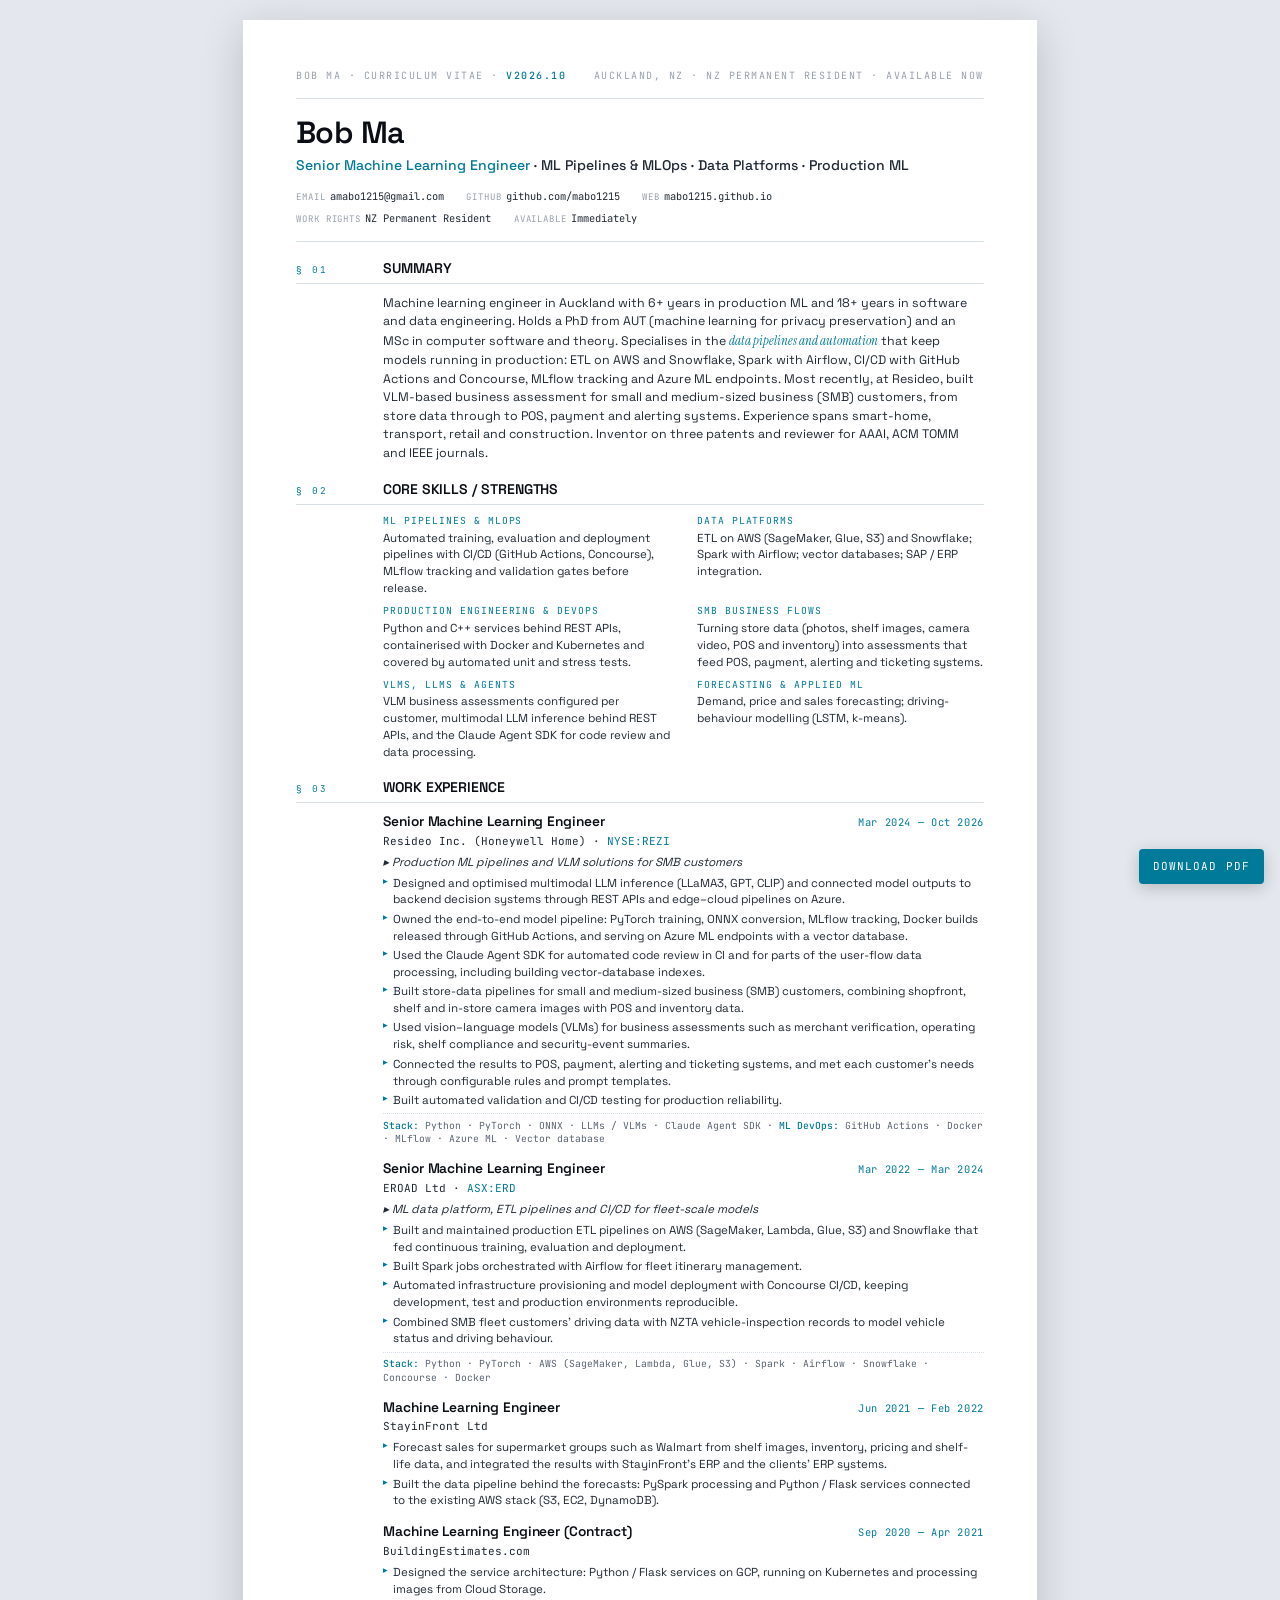
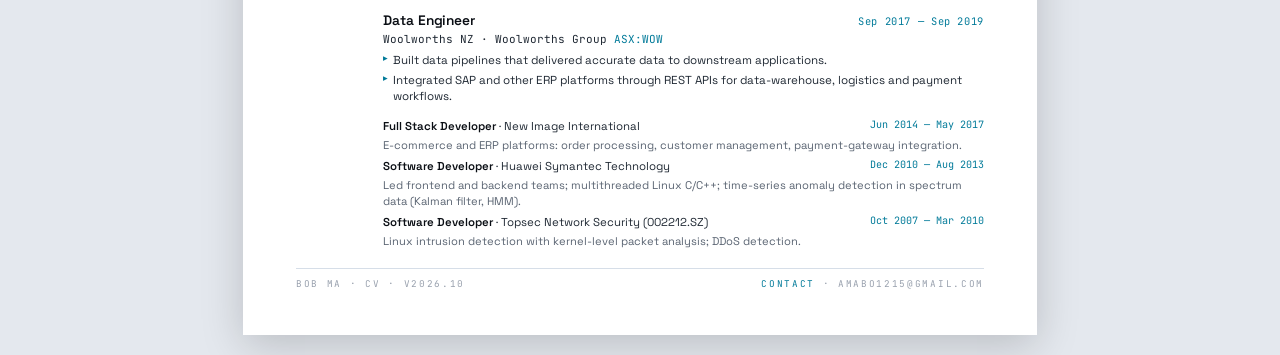
==== commit 2445601e: "Site CV: StayinFront clients were supermarket groups, not SMBs Co-Authored-By: Claude Opus 5.5 <nore" ====
--- a/index.html
+++ b/index.html
@@ -39,7 +39,7 @@
       <div><div class="k">ML pipelines &amp; MLOps</div><div class="v">Automated training, evaluation and deployment pipelines with CI/CD (GitHub Actions, Concourse), MLflow tracking and validation gates before release.</div></div>
       <div><div class="k">Data platforms</div><div class="v">ETL on AWS (SageMaker, Glue, S3) and Snowflake; Spark with Airflow; vector databases; SAP / ERP integration.</div></div>
       <div><div class="k">Production engineering &amp; DevOps</div><div class="v">Python and C++ services behind REST APIs, containerised with Docker and Kubernetes and covered by automated unit and stress tests.</div></div>
-      <div><div class="k">SMB business flows</div><div class="v">Turning store data (photos, shelf images, camera video, POS and inventory) into assessments that feed POS, payment, alerting and ERP systems.</div></div>
+      <div><div class="k">SMB business flows</div><div class="v">Turning store data (photos, shelf images, camera video, POS and inventory) into assessments that feed POS, payment, alerting and ticketing systems.</div></div>
       <div><div class="k">VLMs, LLMs &amp; agents</div><div class="v">VLM business assessments configured per customer, multimodal LLM inference behind REST APIs, and the Claude Agent SDK for code review and data processing.</div></div>
       <div><div class="k">Forecasting &amp; applied ML</div><div class="v">Demand, price and sales forecasting; driving-behaviour modelling (LSTM, k-means).</div></div>
     </div>
@@ -78,7 +78,7 @@
         <div class="hdr"><div class="ttl">Machine Learning Engineer</div><div class="per">Jun 2021 — Feb 2022</div></div>
         <div class="org">StayinFront Ltd</div>
         <ul>
-          <li>Forecast sales for retail and SMB clients from shelf images, inventory, pricing and shelf-life data, and integrated the results with StayinFront's ERP and clients' ERP systems.</li>
+          <li>Forecast sales for supermarket groups such as Walmart from shelf images, inventory, pricing and shelf-life data, and integrated the results with StayinFront's ERP and the clients' ERP systems.</li>
           <li>Built the data pipeline behind the forecasts: PySpark processing and Python / Flask services connected to the existing AWS stack (S3, EC2, DynamoDB).</li>
         </ul>
       </div>
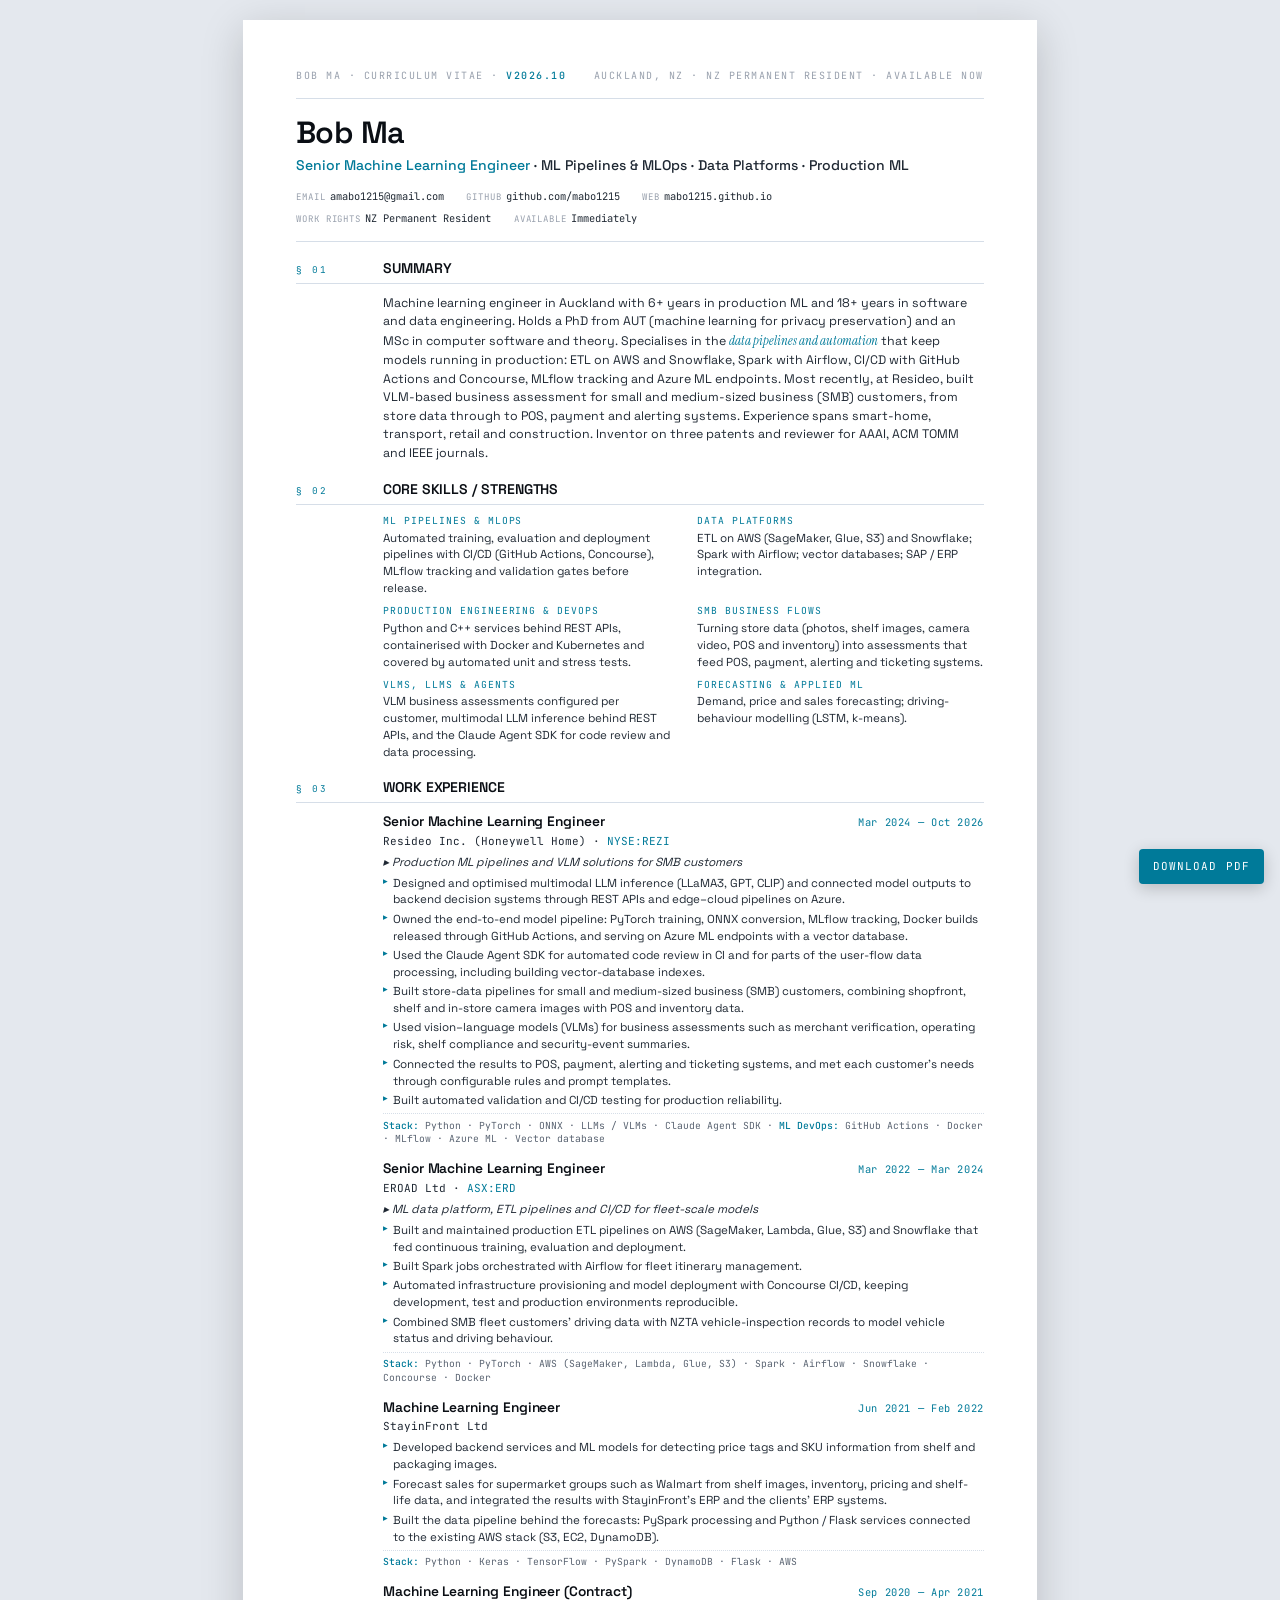
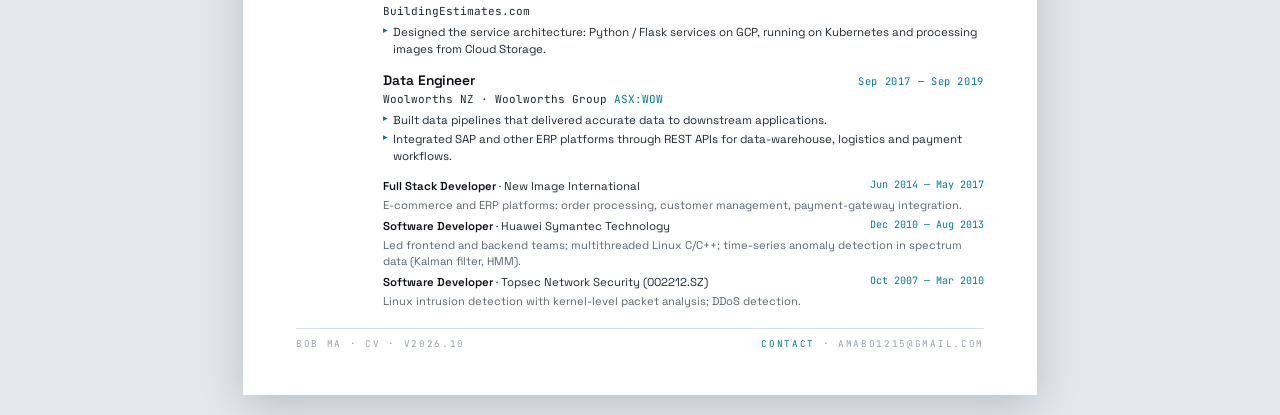
==== commit 7da870ea: "Site CV: StayinFront price-tag / SKU bullet and stack line Co-Authored-By: Claude Opus 5.5 <noreply@" ====
--- a/index.html
+++ b/index.html
@@ -78,9 +78,11 @@
         <div class="hdr"><div class="ttl">Machine Learning Engineer</div><div class="per">Jun 2021 — Feb 2022</div></div>
         <div class="org">StayinFront Ltd</div>
         <ul>
+          <li>Developed backend services and ML models for detecting price tags and SKU information from shelf and packaging images.</li>
           <li>Forecast sales for supermarket groups such as Walmart from shelf images, inventory, pricing and shelf-life data, and integrated the results with StayinFront's ERP and the clients' ERP systems.</li>
           <li>Built the data pipeline behind the forecasts: PySpark processing and Python / Flask services connected to the existing AWS stack (S3, EC2, DynamoDB).</li>
         </ul>
+        <div class="stack"><b>Stack:</b> Python · Keras · TensorFlow · PySpark · DynamoDB · Flask · AWS</div>
       </div>
       <div class="job">
         <div class="hdr"><div class="ttl">Machine Learning Engineer (Contract)</div><div class="per">Sep 2020 — Apr 2021</div></div>
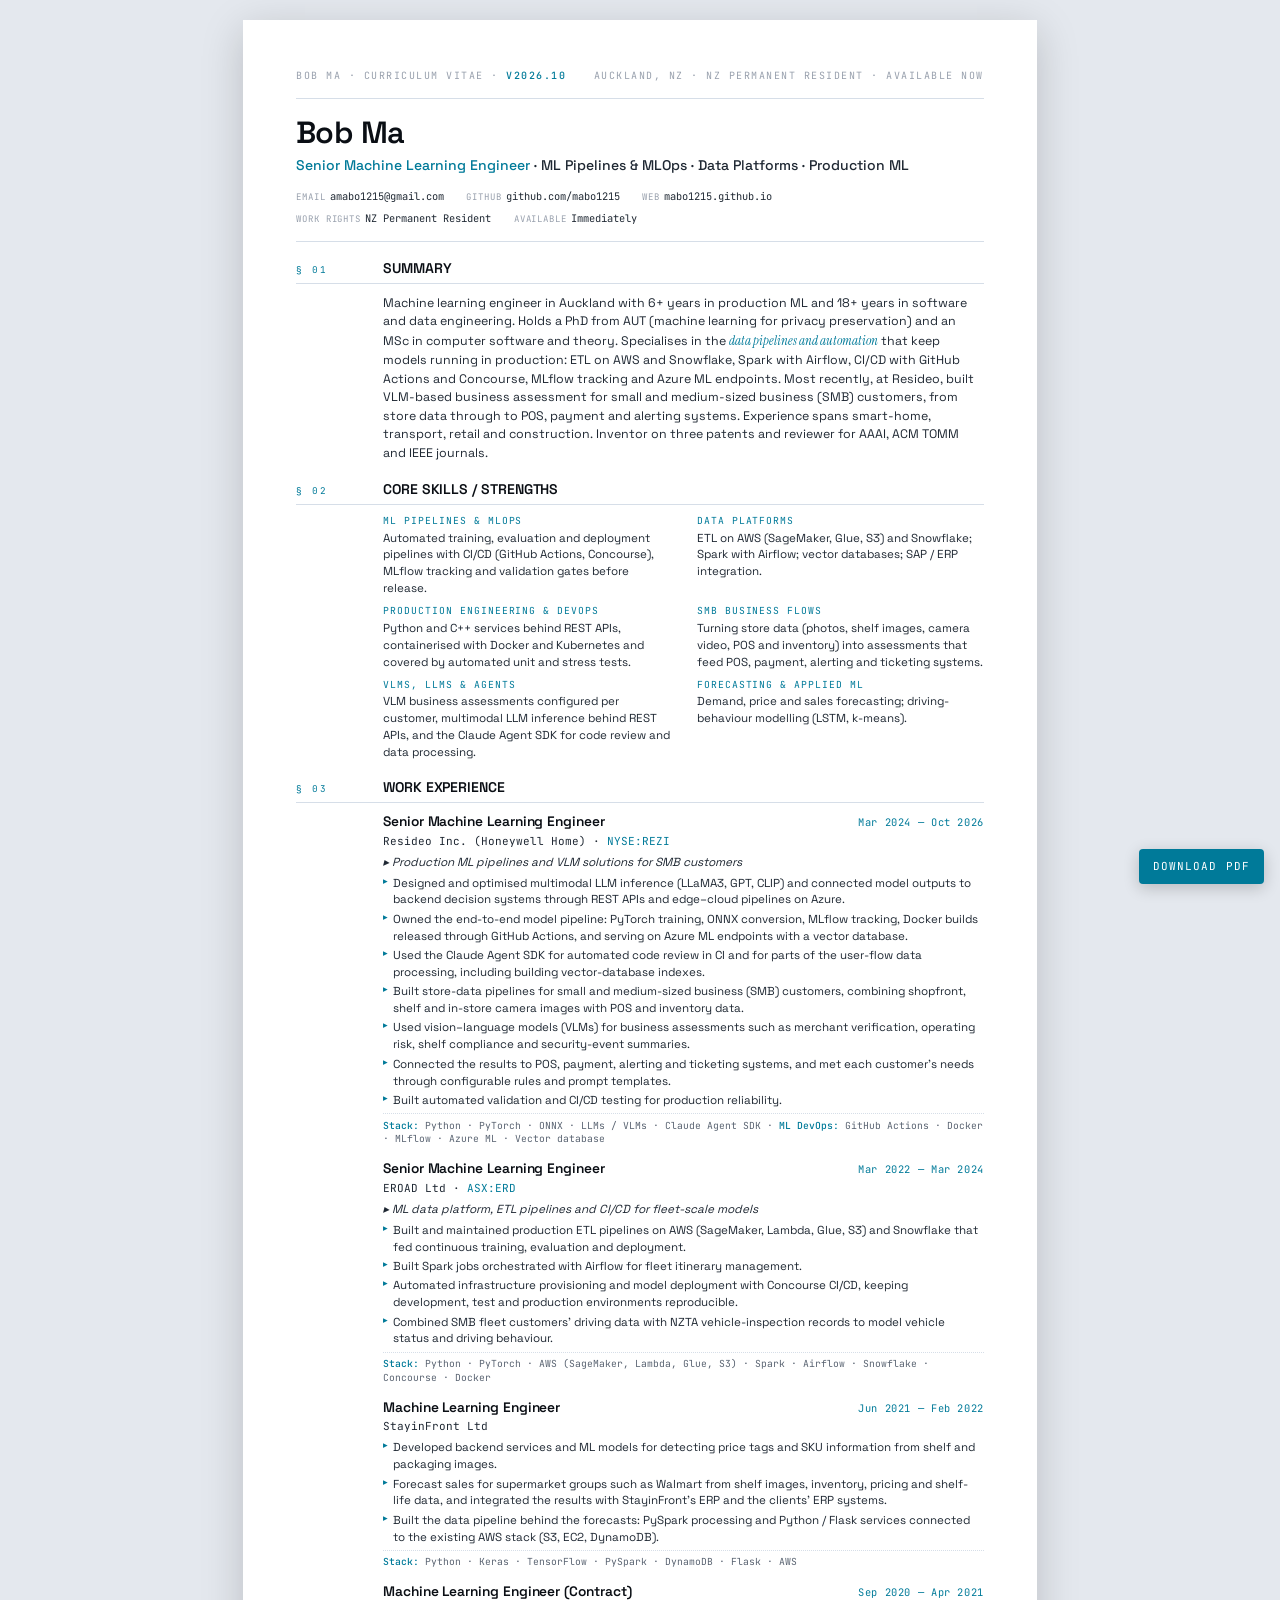
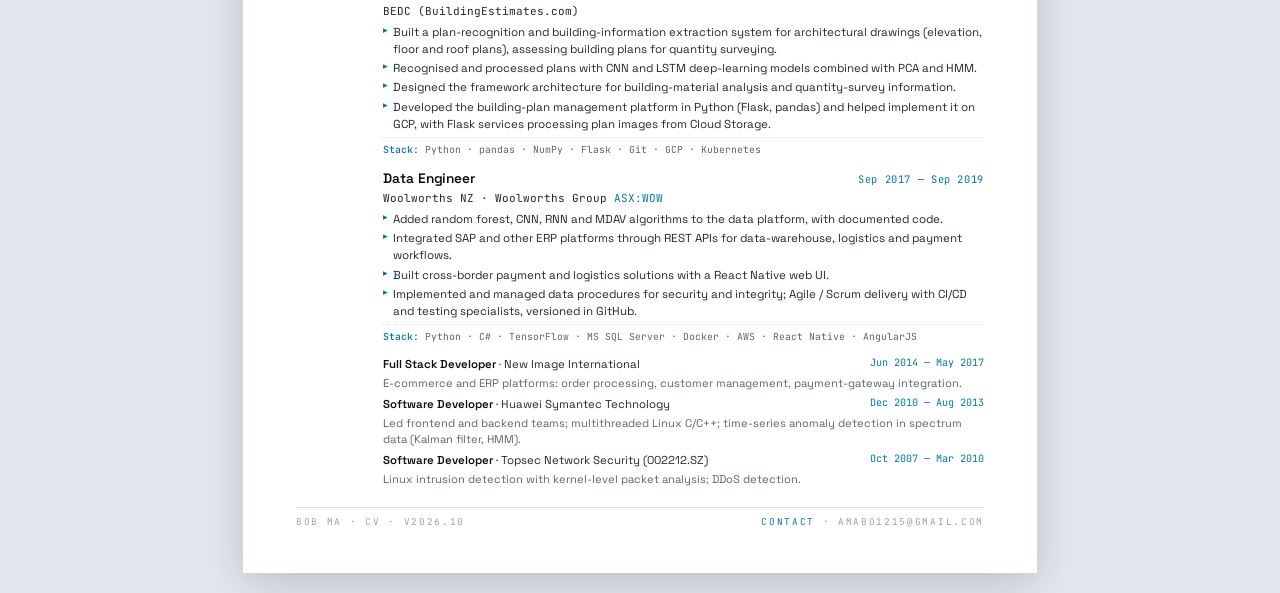
==== commit 61424e8a: "Site CV: BEDC (BuildingEstimates.com) and Woolworths NZ experience rewritten Co-Authored-By: Claude " ====
--- a/index.html
+++ b/index.html
@@ -86,18 +86,25 @@
       </div>
       <div class="job">
         <div class="hdr"><div class="ttl">Machine Learning Engineer (Contract)</div><div class="per">Sep 2020 — Apr 2021</div></div>
-        <div class="org">BuildingEstimates.com</div>
+        <div class="org">BEDC (BuildingEstimates.com)</div>
         <ul>
-          <li>Designed the service architecture: Python / Flask services on GCP, running on Kubernetes and processing images from Cloud Storage.</li>
+          <li>Built a plan-recognition and building-information extraction system for architectural drawings (elevation, floor and roof plans), assessing building plans for quantity surveying.</li>
+          <li>Recognised and processed plans with CNN and LSTM deep-learning models combined with PCA and HMM.</li>
+          <li>Designed the framework architecture for building-material analysis and quantity-survey information.</li>
+          <li>Developed the building-plan management platform in Python (Flask, pandas) and helped implement it on GCP, with Flask services processing plan images from Cloud Storage.</li>
         </ul>
+        <div class="stack"><b>Stack:</b> Python · pandas · NumPy · Flask · Git · GCP · Kubernetes</div>
       </div>
       <div class="job">
         <div class="hdr"><div class="ttl">Data Engineer</div><div class="per">Sep 2017 — Sep 2019</div></div>
         <div class="org">Woolworths NZ · Woolworths Group <span class="tk">ASX:WOW</span></div>
         <ul>
-          <li>Built data pipelines that delivered accurate data to downstream applications.</li>
+          <li>Added random forest, CNN, RNN and MDAV algorithms to the data platform, with documented code.</li>
           <li>Integrated SAP and other ERP platforms through REST APIs for data-warehouse, logistics and payment workflows.</li>
+          <li>Built cross-border payment and logistics solutions with a React Native web UI.</li>
+          <li>Implemented and managed data procedures for security and integrity; Agile / Scrum delivery with CI/CD and testing specialists, versioned in GitHub.</li>
         </ul>
+        <div class="stack"><b>Stack:</b> Python · C# · TensorFlow · MS SQL Server · Docker · AWS · React Native · AngularJS</div>
       </div>
       <div class="early">
         <div class="row"><div><b>Full Stack Developer</b> · New Image International</div><div class="per">Jun 2014 — May 2017</div>
